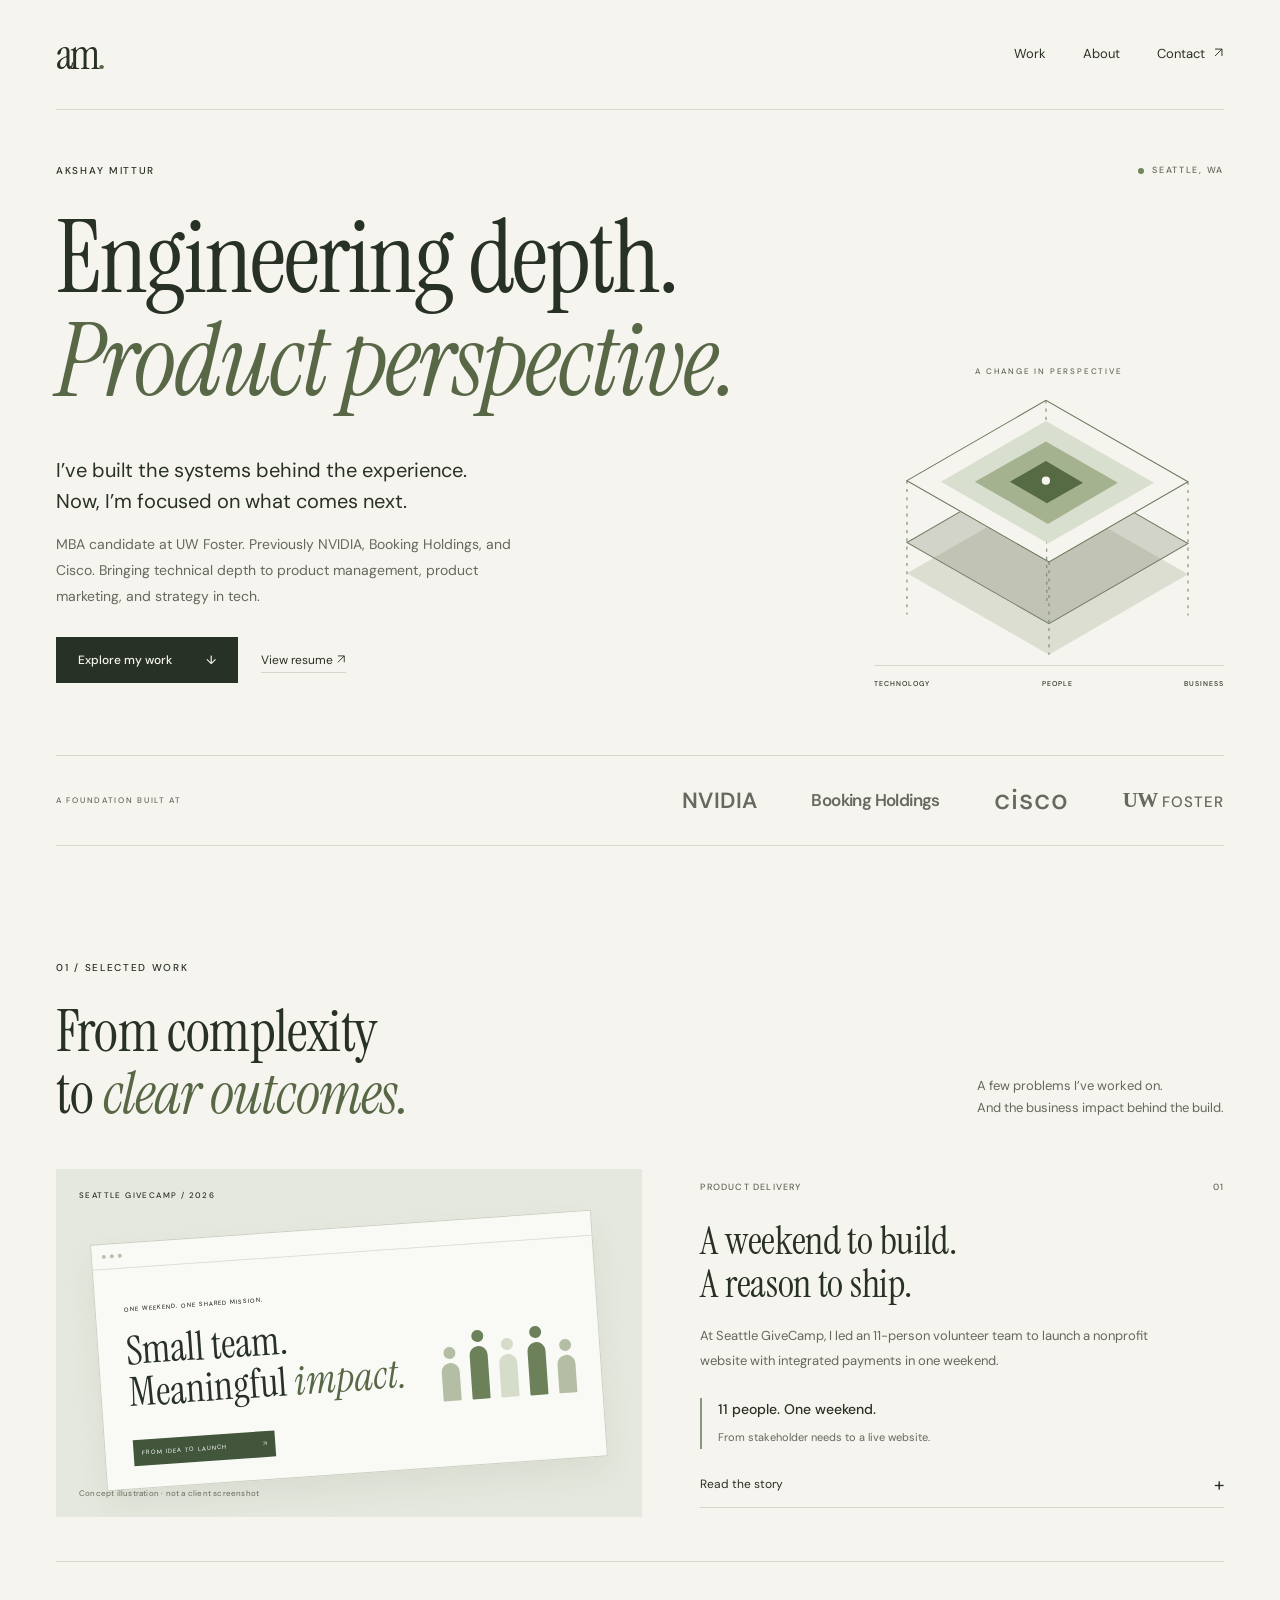
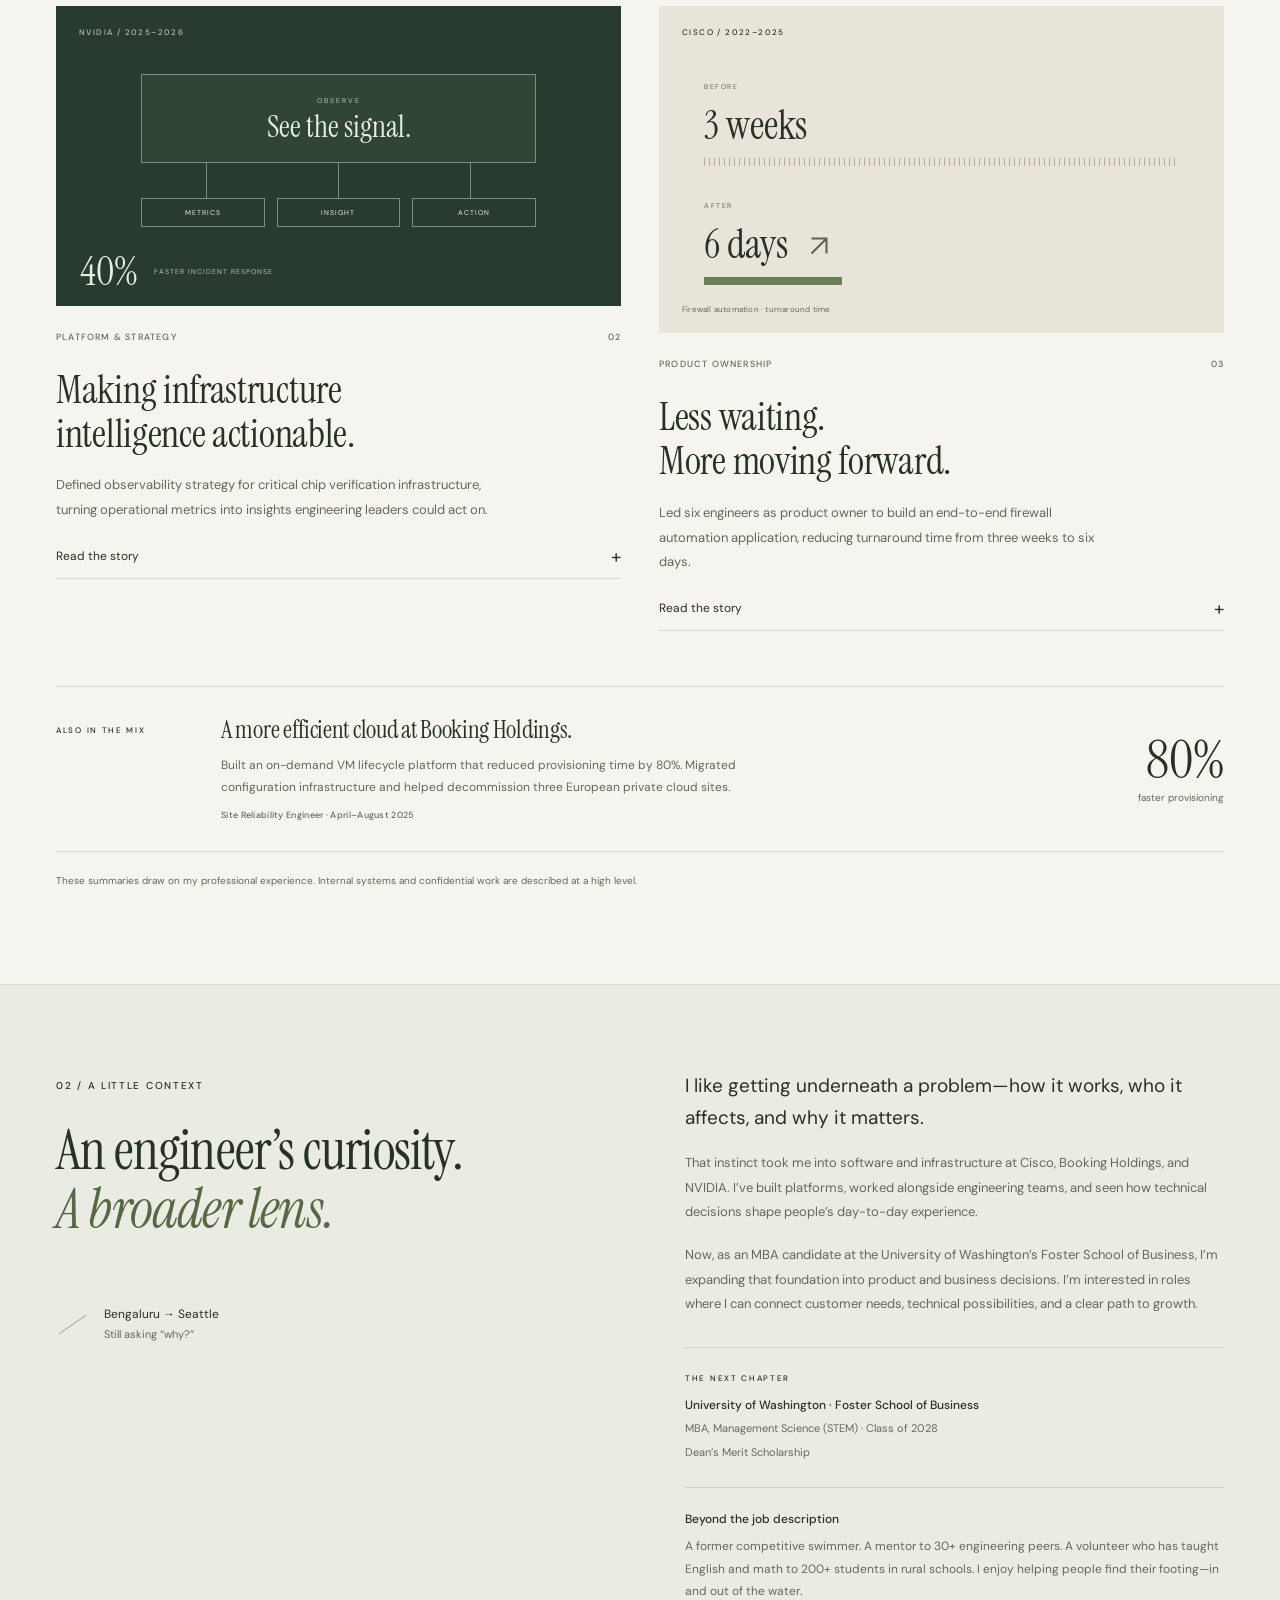
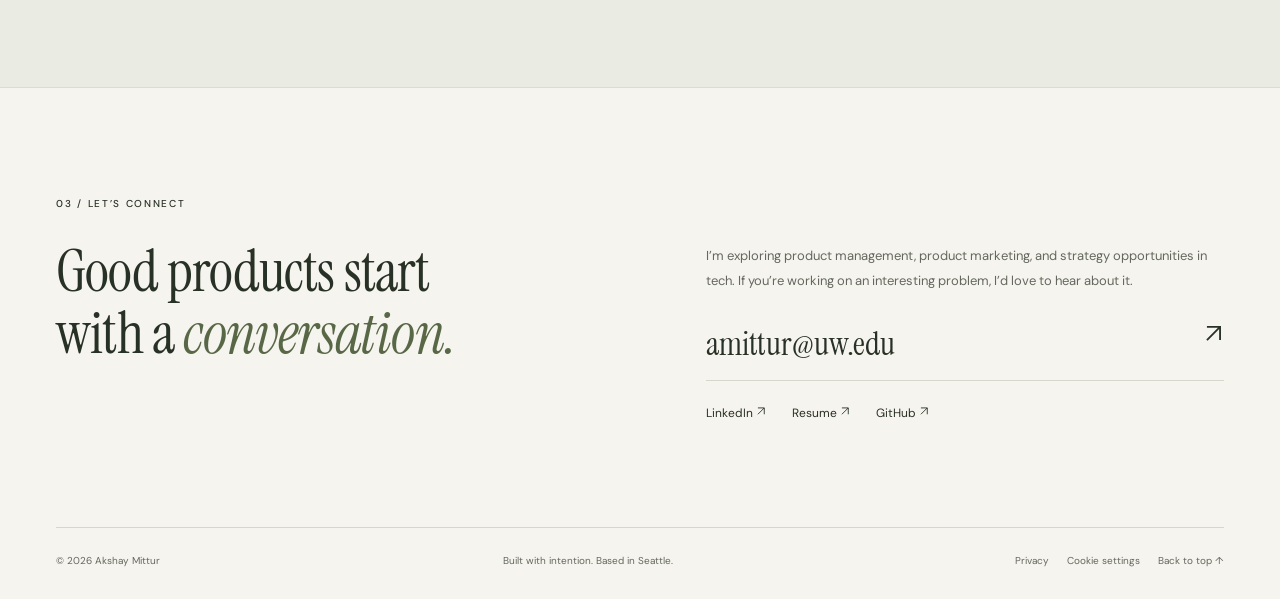
==== index.html @ b9b325a0 "Build editorial portfolio for Akshay Mittur with consent-based GA4 integration" ====
<!doctype html>
<html lang="en">
<head>
  <meta charset="utf-8">
  <meta name="viewport" content="width=device-width, initial-scale=1">
  <title>Akshay Mittur — Engineering depth. Product perspective.</title>
  <meta name="description" content="Akshay Mittur is an MBA candidate at UW Foster with experience at NVIDIA, Booking Holdings, and Cisco. Exploring product management, product marketing, and strategy in tech.">
  <meta name="theme-color" content="#f6f4ee">
  <link rel="canonical" href="https://akshaymittur.github.io/">
  <meta property="og:type" content="website">
  <meta property="og:title" content="Akshay Mittur — Engineering depth. Product perspective.">
  <meta property="og:description" content="From infrastructure at NVIDIA, Booking Holdings, and Cisco to an MBA at UW Foster. Building a bridge between technology and business.">
  <meta property="og:url" content="https://akshaymittur.github.io/">
  <meta property="og:image" content="https://akshaymittur.github.io/assets/social.png">
  <meta name="twitter:card" content="summary_large_image">
  <link rel="icon" href="assets/favicon.svg" type="image/svg+xml">
  <link rel="preload" href="assets/instrument-serif-latin-400-normal.woff2" as="font" type="font/woff2" crossorigin>
  <link rel="stylesheet" href="styles.css">
  <script src="site-config.js" defer></script>
  <script src="script.js" defer></script>
</head>
<body>
  <a class="skip-link" href="#main">Skip to content</a>
  <header class="site-header wrap">
    <a class="wordmark" href="#" aria-label="Akshay Mittur, home">am<span class="wordmark-dot">.</span></a>
    <nav aria-label="Main navigation"><a href="#work">Work</a><a href="#about">About</a><a href="#contact">Contact <span aria-hidden="true"><svg class="arrow-icon" viewBox="0 0 16 16" aria-hidden="true"><path d="M3 13 13 3M3 3h10v10"/></svg></span></a></nav>
  </header>
  <main id="main">
    <section class="hero wrap" aria-labelledby="hero-title">
      <div class="hero-top"><span class="eyebrow">AKSHAY MITTUR</span><span class="location"><span class="status-dot"></span> SEATTLE, WA</span></div>
      <h1 id="hero-title">Engineering depth.<br><em>Product perspective.</em></h1>
      <div class="hero-bottom">
        <div class="hero-intro"><p>I’ve built the systems behind the experience.<br>Now, I’m focused on what comes next.</p><p class="muted">MBA candidate at UW Foster. Previously NVIDIA, Booking Holdings, and Cisco. Bringing technical depth to product management, product marketing, and strategy in tech.</p><a class="button" href="#work">Explore my work <span aria-hidden="true">↓</span></a><a class="text-link resume-link" href="assets/akshay-mittur-resume.pdf" target="_blank" rel="noopener" data-track="resume_open">View resume <span aria-hidden="true"><svg class="arrow-icon" viewBox="0 0 16 16" aria-hidden="true"><path d="M3 13 13 3M3 3h10v10"/></svg></span></a></div>
        <div class="hero-art" aria-hidden="true"><div class="art-label">A CHANGE IN PERSPECTIVE</div><svg viewBox="0 0 340 270" fill="none"><path d="M32 221 167 143 305 222 170 300Z" fill="#ddded2" transform="translate(0 -40)"/><path d="m32 151 135-78 138 79-135 78Z" fill="#788369" fill-opacity=".28" stroke="#758068"/><path d="m32 91 135-78 138 79-135 78Z" fill="#f6f4ee" stroke="#69765a"/><path d="m167 13 1 200M32 91v130m273-129v130M170 170v90" stroke="#758068" stroke-dasharray="3 5"/><path d="m65 92 102-59 105 60-103 59Z" fill="#d9dfcf"/><path d="m98 92 69-39 70 40-68 40Z" fill="#a5b28f"/><path d="m132 92 35-20 36 21-35 20Z" fill="#566a43"/><circle cx="167" cy="91" r="4" fill="#f6f4ee"/></svg><div class="art-bottom"><span>TECHNOLOGY</span><span>PEOPLE</span><span>BUSINESS</span></div></div>
      </div>
      <div class="experience-strip"><span class="eyebrow">A FOUNDATION BUILT AT</span><div><span class="company nvidia">NVIDIA</span><span class="company booking">Booking Holdings</span><span class="company cisco">cisco</span><span class="company foster">UW <span>FOSTER</span></span></div></div>
    </section>

    <section id="work" class="work-section wrap" aria-labelledby="work-title">
      <div class="section-heading"><div><span class="eyebrow">01 / SELECTED WORK</span><h2 id="work-title">From complexity<br>to <em>clear outcomes.</em></h2></div><p>A few problems I’ve worked on.<br>And the business impact behind the build.</p></div>
      <article class="project project-featured">
        <div class="project-visual nonprofit-visual" aria-hidden="true"><span class="visual-caption">SEATTLE GIVECAMP / 2026</span><div class="nonprofit-window"><div class="window-bar"><i></i><i></i><i></i></div><div class="nonprofit-content"><span class="mini-eyebrow">ONE WEEKEND. ONE SHARED MISSION.</span><div class="visual-serif">Small team.<br>Meaningful <em>impact.</em></div><div class="abstract-people"><span></span><span></span><span></span><span></span><span></span></div><div class="mock-button">FROM IDEA TO LAUNCH <span><svg class="arrow-icon" viewBox="0 0 16 16" aria-hidden="true"><path d="M3 13 13 3M3 3h10v10"/></svg></span></div></div></div><span class="visual-note">Concept illustration · not a client screenshot</span></div>
        <div class="project-copy"><div class="project-meta"><span>PRODUCT DELIVERY</span><span>01</span></div><h3>A weekend to build.<br>A reason to ship.</h3><p>At Seattle GiveCamp, I led an 11-person volunteer team to launch a nonprofit website with integrated payments in one weekend.</p><div class="project-result"><strong>11 people. One weekend.</strong><span>From stakeholder needs to a live website.</span></div><details data-project="givecamp"><summary>Read the story <span aria-hidden="true">+</span></summary><div class="story"><h4>The challenge</h4><p>Turn a nonprofit’s needs into a working website within a weekend, with payments included in the launch scope.</p><h4>My role</h4><p>As volunteer product manager, I translated stakeholder needs into requirements, prioritized scope, and coordinated an 11-person team through delivery.</p><h4>The outcome</h4><p>The team launched the website with integrated payments. This is the kind of work I want to keep doing: connecting a real need with a team that can deliver.</p></div></details></div>
      </article>
      <div class="project-grid">
        <article class="project project-stacked"><div class="project-visual infrastructure-visual" aria-hidden="true"><span class="visual-caption">NVIDIA / 2025–2026</span><div class="infra-diagram"><div class="infra-core"><span>OBSERVE</span><strong>See the signal.</strong></div><div class="signal-lines"><span></span><span></span><span></span></div><div class="infra-nodes"><span>METRICS</span><span>INSIGHT</span><span>ACTION</span></div></div><div class="visual-stat">40%<span>FASTER INCIDENT RESPONSE</span></div></div><div class="project-copy"><div class="project-meta"><span>PLATFORM & STRATEGY</span><span>02</span></div><h3>Making infrastructure<br>intelligence actionable.</h3><p>Defined observability strategy for critical chip verification infrastructure, turning operational metrics into insights engineering leaders could act on.</p><details data-project="nvidia"><summary>Read the story <span aria-hidden="true">+</span></summary><div class="story"><h4>The challenge</h4><p>Support critical chip verification infrastructure with better operational visibility and a more efficient cloud architecture.</p><h4>My role</h4><p>As a Software Engineer II, I drove observability strategy and architected the migration of monolithic infrastructure handling over 70% of internal traffic to cloud-based microservices.</p><h4>The outcome</h4><p>40% faster incident response and a 20% reduction in infrastructure costs. The work connected engineering decisions to customer experience and operational efficiency.</p></div></details></div></article>
        <article class="project project-stacked"><div class="project-visual automation-visual" aria-hidden="true"><span class="visual-caption">CISCO / 2022–2025</span><div class="timeline-art"><div><span>BEFORE</span><strong>3 weeks</strong><div class="time-bar before-bar"></div></div><div><span>AFTER</span><strong>6 days <span><svg class="arrow-icon" viewBox="0 0 16 16" aria-hidden="true"><path d="M3 13 13 3M3 3h10v10"/></svg></span></strong><div class="time-bar after-bar"></div></div></div><span class="visual-note">Firewall automation · turnaround time</span></div><div class="project-copy"><div class="project-meta"><span>PRODUCT OWNERSHIP</span><span>03</span></div><h3>Less waiting.<br>More moving forward.</h3><p>Led six engineers as product owner to build an end-to-end firewall automation application, reducing turnaround time from three weeks to six days.</p><details data-project="cisco"><summary>Read the story <span aria-hidden="true">+</span></summary><div class="story"><h4>The challenge</h4><p>Make company-wide firewall management faster and easier for internal engineering teams.</p><h4>My role</h4><p>I defined and prioritized features with stakeholders, led a six-engineer team, and helped build the application and its lifecycle management capabilities.</p><h4>The outcome</h4><p>Turnaround time fell from three weeks to six days. Across my Cisco work, network automation also eliminated over 500 manual engineering hours.</p></div></details></div></article>
      </div>
      <div class="more-work"><span class="eyebrow">ALSO IN THE MIX</span><div><h3>A more efficient cloud at Booking Holdings.</h3><p>Built an on-demand VM lifecycle platform that reduced provisioning time by 80%. Migrated configuration infrastructure and helped decommission three European private cloud sites.</p><span class="small-note">Site Reliability Engineer · April–August 2025</span></div><span class="more-work-stat">80%<small>faster provisioning</small></span></div>
      <p class="work-footnote">These summaries draw on my professional experience. Internal systems and confidential work are described at a high level.</p>
    </section>

    <section id="about" class="about-section" aria-labelledby="about-title"><div class="wrap about-grid"><div><span class="eyebrow">02 / A LITTLE CONTEXT</span><h2 id="about-title">An engineer’s curiosity.<br><em>A broader lens.</em></h2><div class="about-note"><span class="note-line"></span><p>Bengaluru → Seattle<br><span>Still asking “why?”</span></p></div></div><div class="about-copy"><p class="lead">I like getting underneath a problem—how it works, who it affects, and why it matters.</p><p>That instinct took me into software and infrastructure at Cisco, Booking Holdings, and NVIDIA. I’ve built platforms, worked alongside engineering teams, and seen how technical decisions shape people’s day-to-day experience.</p><p>Now, as an MBA candidate at the University of Washington’s Foster School of Business, I’m expanding that foundation into product and business decisions. I’m interested in roles where I can connect customer needs, technical possibilities, and a clear path to growth.</p><div class="education"><span class="eyebrow">THE NEXT CHAPTER</span><strong>University of Washington · Foster School of Business</strong><span>MBA, Management Science (STEM) · Class of 2028</span><span>Dean’s Merit Scholarship</span></div><div class="beyond-work"><h3>Beyond the job description</h3><p>A former competitive swimmer. A mentor to 30+ engineering peers. A volunteer who has taught English and math to 200+ students in rural schools. I enjoy helping people find their footing—in and out of the water.</p></div></div></div></section>

    <section id="contact" class="contact-section wrap" aria-labelledby="contact-title"><span class="eyebrow">03 / LET’S CONNECT</span><div class="contact-grid"><h2 id="contact-title">Good products start<br>with a <em>conversation.</em></h2><div><p>I’m exploring product management, product marketing, and strategy opportunities in tech. If you’re working on an interesting problem, I’d love to hear about it.</p><a class="email-link" href="mailto:amittur@uw.edu" data-track="contact_email">amittur@uw.edu <span aria-hidden="true"><svg class="arrow-icon" viewBox="0 0 16 16" aria-hidden="true"><path d="M3 13 13 3M3 3h10v10"/></svg></span></a><div class="contact-links"><a class="text-link" href="https://www.linkedin.com/in/akshay-mittur/" target="_blank" rel="noopener noreferrer" data-track="linkedin_click">LinkedIn <svg class="arrow-icon" viewBox="0 0 16 16" aria-hidden="true"><path d="M3 13 13 3M3 3h10v10"/></svg></a><a class="text-link" href="assets/akshay-mittur-resume.pdf" target="_blank" rel="noopener" data-track="resume_open">Resume <svg class="arrow-icon" viewBox="0 0 16 16" aria-hidden="true"><path d="M3 13 13 3M3 3h10v10"/></svg></a><a class="text-link" href="https://github.com/akshaymittur" target="_blank" rel="noopener noreferrer" data-track="github_click">GitHub <svg class="arrow-icon" viewBox="0 0 16 16" aria-hidden="true"><path d="M3 13 13 3M3 3h10v10"/></svg></a></div></div></div></section>
  </main>
  <footer class="wrap site-footer"><span>© <span id="year">2026</span> Akshay Mittur</span><span>Built with intention. Based in Seattle.</span><div><a href="privacy.html">Privacy</a><button class="plain-button" type="button" id="analytics-settings">Cookie settings</button><a href="#">Back to top ↑</a></div></footer>
  <section class="consent-panel" id="consent-panel" aria-labelledby="consent-title" hidden><div><h2 id="consent-title">A small note on cookies.</h2><p>With your permission, Google Analytics helps me understand how people find and use this portfolio. Optional advertising cookies can also help report aggregate demographics. <a href="privacy.html">Privacy details</a></p></div><div class="consent-actions"><button type="button" class="button" data-consent="analytics">Analytics only</button><button type="button" class="button button-outline" data-consent="all">Allow all</button><button type="button" class="plain-button" data-consent="denied">Decline</button></div></section>
</body>
</html>
---- styles.css ----
@font-face{font-family:DM Sans;src:url('assets/dm-sans-latin-400-normal.woff2') format('woff2');font-weight:400;font-display:swap}
@font-face{font-family:DM Sans;src:url('assets/dm-sans-latin-500-normal.woff2') format('woff2');font-weight:500;font-display:swap}
@font-face{font-family:DM Sans;src:url('assets/dm-sans-latin-600-normal.woff2') format('woff2');font-weight:600;font-display:swap}
@font-face{font-family:Instrument Serif;src:url('assets/instrument-serif-latin-400-normal.woff2') format('woff2');font-weight:400;font-display:swap}
@font-face{font-family:Instrument Serif;src:url('assets/instrument-serif-latin-400-italic.woff2') format('woff2');font-weight:400;font-style:italic;font-display:swap}
:root{--paper:#f6f4ee;--ink:#283126;--secondary:#64685e;--line:#d5d7cd;--green:#586847;--serif:'Instrument Serif',Georgia,serif;--sans:'DM Sans',Arial,sans-serif}
*{box-sizing:border-box}html{scroll-behavior:smooth;scroll-padding-top:30px}body{margin:0;background:var(--paper);color:var(--ink);font-family:var(--sans);font-size:16px;line-height:1.7;-webkit-font-smoothing:antialiased}::selection{background:#dce2cf}a{color:inherit;text-decoration:none}button{font:inherit;color:inherit;cursor:pointer}a,button,summary{-webkit-tap-highlight-color:transparent}a:focus-visible,button:focus-visible,summary:focus-visible{outline:2px solid var(--green);outline-offset:6px}p,h1,h2,h3,h4{margin:0}button{border:0}h1,h2,h3{font-weight:400}em{font-weight:400;color:var(--green)}.wrap{max-width:1240px;width:calc(100% - 112px);margin-inline:auto}.eyebrow,.location,.project-meta,.visual-caption,.mini-eyebrow,.art-label,.art-bottom,.small-note{font-size:10px;line-height:1.5;font-weight:500;letter-spacing:1.7px}.site-header{display:flex;align-items:center;justify-content:space-between;height:110px;border-bottom:1px solid var(--line)}.wordmark{font-family:var(--serif);font-size:43px;letter-spacing:-3px;line-height:1}.wordmark-dot{color:var(--green)}nav{display:flex;gap:37px;font-size:13px}nav a{transition:color .2s}nav a:hover{color:var(--green)}nav a:last-child span{margin-left:5px}.hero{padding-top:53px}.hero-top{display:flex;justify-content:space-between;align-items:center}.location{display:flex;align-items:center;gap:8px;color:var(--secondary);font-size:9px}.status-dot{height:6px;width:6px;background:#72865a;border-radius:50%}h1{font-family:var(--serif);font-size:clamp(64px,7.9vw,108px);letter-spacing:-2px;line-height:1.02;margin-top:28px}.hero-bottom{display:grid;grid-template-columns:1fr .75fr;gap:100px;margin-top:36px;align-items:center}.hero-intro>p:first-child{font-size:20px;line-height:1.55;margin-bottom:15px}.muted{color:var(--secondary);font-size:14px;max-width:455px;line-height:1.85}.button{display:inline-flex;align-items:center;justify-content:center;gap:34px;background:var(--ink);color:var(--paper);padding:13px 21px;font-size:12px;font-weight:500;line-height:1.5;transition:background .2s,transform .2s;border:1px solid var(--ink);border-radius:0}.button:hover{background:var(--green);transform:translateY(-2px)}.hero-intro .button{margin-top:27px}.text-link{font-size:12px;border-bottom:1px solid var(--line);padding-bottom:4px;transition:border-color .2s}.text-link:hover{border-color:var(--ink)}.resume-link{margin-left:23px}.hero-art{width:100%;max-width:350px;justify-self:end;margin-top:-83px}.hero-art svg{width:100%;height:auto;display:block}.art-label{font-size:8px;color:var(--secondary);text-align:center;letter-spacing:1.8px;margin-bottom:10px}.art-bottom{display:flex;justify-content:space-between;font-size:7px;letter-spacing:1px;border-top:1px solid var(--line);padding-top:13px}.experience-strip{border-top:1px solid var(--line);border-bottom:1px solid var(--line);margin-top:65px;padding:26px 0;display:flex;align-items:center;justify-content:space-between;gap:35px}.experience-strip>.eyebrow{font-size:8px;color:var(--secondary)}.experience-strip>div{display:flex;align-items:center;justify-content:space-between;gap:54px}.company{font-size:20px;font-weight:600;letter-spacing:-.6px;color:#65695f}.company.nvidia{font-size:22px;letter-spacing:.4px}.company.booking{font-size:17px}.company.cisco{font-size:28px;font-weight:500;letter-spacing:1px;line-height:1}.company.foster{font-family:Georgia,serif;font-size:21px}.company.foster span{font-family:var(--sans);font-size:15px;font-weight:500;letter-spacing:1px}.work-section{padding-top:106px;padding-bottom:95px}.section-heading{display:flex;justify-content:space-between;align-items:end;gap:50px;margin-bottom:45px}h2{font-family:var(--serif);font-size:58px;line-height:1.06;letter-spacing:-.8px}.section-heading h2{margin-top:22px}.section-heading>p{font-size:13px;color:var(--secondary);padding-bottom:5px}.project-featured{display:grid;grid-template-columns:1.12fr 1fr;border-bottom:1px solid var(--line);padding-bottom:44px;gap:58px}.project-visual{position:relative;overflow:hidden;min-height:345px}.nonprofit-visual{background:#e5e8de;display:flex;align-items:center;justify-content:center;padding:58px 42px 42px}.visual-caption{position:absolute;left:23px;top:20px;font-size:8px;letter-spacing:1.4px}.nonprofit-window{background:#f9faf5;width:100%;box-shadow:0 15px 30px #293b2410;border:1px solid #cbd1c2;transform:rotate(-4deg)}.window-bar{display:flex;gap:4px;padding:10px;border-bottom:1px solid #dce0d4}.window-bar i{width:4px;height:4px;border-radius:50%;background:#bac2af}.nonprofit-content{padding:24px 28px 22px}.mini-eyebrow{font-size:6px;letter-spacing:1px}.visual-serif{font-family:var(--serif);font-size:40px;line-height:1.05;margin-top:10px}.abstract-people{display:flex;gap:11px;position:absolute;right:25px;bottom:65px;align-items:end}.abstract-people span{display:block;width:18px;height:38px;border-radius:18px 18px 2px 2px;background:#b4bea5;position:relative}.abstract-people span:before{content:'';display:block;position:absolute;width:12px;height:12px;border-radius:50%;background:inherit;top:-16px;left:3px}.abstract-people span:nth-child(2n){height:53px;background:#6c8059}.abstract-people span:nth-child(3){height:43px;background:#d5dcca}.mock-button{font-size:6px;letter-spacing:1px;background:#42563b;color:#fff;display:flex;justify-content:space-between;width:142px;padding:8px;margin-top:27px}.visual-note{position:absolute;left:23px;bottom:16px;font-size:8px;letter-spacing:.2px;color:#626c59}.project-copy{padding:12px 0 0}.project-meta{display:flex;justify-content:space-between;font-size:9px;letter-spacing:1.2px;color:var(--secondary)}h3{font-family:var(--serif);font-size:39px;line-height:1.12;letter-spacing:-.3px}.project h3{margin-top:24px;margin-bottom:18px}.project-copy>p{font-size:13px;line-height:1.9;color:var(--secondary);max-width:450px}.project-result{border-left:2px solid #8b997a;margin:25px 0;padding-left:16px}.project-result strong{display:block;font-size:14px;font-weight:500}.project-result span{font-size:11px;color:var(--secondary)}details{font-size:13px;margin-top:23px}summary{list-style:none;cursor:pointer;display:flex;justify-content:space-between;align-items:center;border-bottom:1px solid var(--line);padding-bottom:12px;font-size:12px}summary::-webkit-details-marker{display:none}summary>span{font-size:19px;line-height:1;transition:transform .2s}details[open] summary>span{transform:rotate(45deg)}.story{padding:15px 0;color:var(--secondary);font-size:13px}.story h4{font-size:11px;color:var(--ink);font-weight:500;margin-top:12px;margin-bottom:5px}.project-grid{display:grid;grid-template-columns:1fr 1fr;gap:38px;margin-top:44px}.project-stacked .project-copy{padding-top:25px}.project-stacked .project-visual{min-height:300px}.infrastructure-visual{background:#293a30;color:#e9eddf}.infrastructure-visual .visual-caption{color:#b7c4ac}.infra-diagram{width:70%;margin:68px auto 0}.infra-core{border:1px solid #7c9073;padding:20px;position:relative;text-align:center;background:#314537}.infra-core>span{font-size:7px;letter-spacing:2px;display:block;color:#b7c7aa}.infra-core strong{font-family:var(--serif);font-weight:400;font-size:30px;display:block;margin-top:5px;line-height:1}.signal-lines{display:flex;justify-content:space-around;height:35px}.signal-lines span{height:100%;border-left:1px solid #7c9073}.infra-nodes{display:flex;justify-content:space-between;gap:12px}.infra-nodes span{border:1px solid #7c9073;font-size:7px;text-align:center;padding:8px 4px;width:33.3%;letter-spacing:1px}.visual-stat{display:flex;align-items:center;gap:16px;margin:24px 24px 0;font-family:var(--serif);font-size:40px;line-height:1}.visual-stat span{font-family:var(--sans);font-size:7px;letter-spacing:1px;color:#b7c4ac}.automation-visual{background:#e9e4da}.timeline-art{padding:64px 45px 48px;display:flex;flex-direction:column;gap:23px}.timeline-art>div>span{font-size:7px;letter-spacing:1.5px;color:var(--secondary)}.timeline-art strong{display:block;font-family:var(--serif);font-size:40px;font-weight:400;line-height:1.2;margin:4px 0 9px}.timeline-art strong>span{font-size:28px;color:var(--green);margin-left:12px}.time-bar{height:8px;background:repeating-linear-gradient(90deg,#b4ad9e 0 1px,transparent 1px 5px)}.before-bar{width:100%}.after-bar{width:29%;background:#6c7f57}.more-work{border-top:1px solid var(--line);border-bottom:1px solid var(--line);margin-top:55px;padding:29px 0;display:grid;grid-template-columns:135px 1fr 135px;gap:30px}.more-work>.eyebrow{font-size:8px;padding-top:8px}.more-work h3{font-size:25px;margin-bottom:10px}.more-work p{font-size:12px;color:var(--secondary);max-width:540px;line-height:1.85}.small-note{display:block;font-size:9px;letter-spacing:.3px;margin-top:10px;color:var(--secondary)}.more-work-stat{font-family:var(--serif);font-size:53px;line-height:1.1;align-self:center;text-align:right}.more-work-stat small{font-family:var(--sans);display:block;font-size:10px;color:var(--secondary);line-height:1.8}.work-footnote{font-size:10px;color:var(--secondary);margin-top:20px}.about-section{background:#eaece3;border-top:1px solid #d9ddcf;border-bottom:1px solid #d9ddcf;padding:85px 0}.about-grid{display:grid;grid-template-columns:1fr 1fr;gap:90px}.about-grid h2{margin-top:25px;font-size:55px}.about-note{margin-top:65px;display:flex;gap:15px;align-items:center;font-size:12px}.note-line{display:block;width:33px;border-top:1px solid #9ca88d;transform:rotate(-35deg)}.about-note p span{font-size:11px;color:var(--secondary)}.about-copy>p{font-size:13px;color:var(--secondary);line-height:1.9;margin-bottom:18px}.about-copy>p.lead{font-size:19px;line-height:1.65;color:var(--ink)}.education{border-top:1px solid #cbd2c0;border-bottom:1px solid #cbd2c0;padding:24px 0;margin-top:30px}.education .eyebrow{font-size:8px;margin-bottom:11px;display:block}.education strong{font-size:12px;font-weight:500;display:block}.education>span:not(.eyebrow){display:block;font-size:11px;color:var(--secondary);line-height:1.8;margin-top:4px}.beyond-work{padding-top:25px}.beyond-work h3{font-family:var(--sans);font-size:12px;letter-spacing:0;font-weight:500;margin-bottom:9px}.beyond-work p{font-size:12px;color:var(--secondary);line-height:1.85}.contact-section{padding-top:100px;padding-bottom:100px}.contact-grid{display:grid;grid-template-columns:1.1fr 1fr;gap:80px;margin-top:26px}.contact-grid>div{padding-top:3px}.contact-grid p{font-size:13px;color:var(--secondary);line-height:1.9}.email-link{font-family:var(--serif);font-size:33px;display:flex;justify-content:space-between;gap:20px;margin-top:22px;border-bottom:1px solid var(--line);padding-bottom:8px}.email-link:hover{color:var(--green)}.email-link>span{font-family:var(--sans);font-size:24px}.contact-links{display:flex;gap:26px;margin-top:22px}.contact-links .text-link{border:0}.site-footer{display:flex;gap:25px;justify-content:space-between;border-top:1px solid var(--line);padding:24px 0 30px;color:var(--secondary);font-size:10px}.site-footer>div{display:flex;gap:18px}.plain-button{background:none;padding:0;font-size:inherit;text-decoration:underline;text-underline-offset:4px}.site-footer .plain-button{text-decoration:none}.site-footer a:hover,.site-footer button:hover{color:var(--ink)}.skip-link{position:absolute;top:-70px;left:20px;background:var(--ink);color:white;padding:10px 20px;z-index:10}.skip-link:focus{top:10px}.consent-panel{position:fixed;bottom:22px;left:50%;transform:translateX(-50%);z-index:100;background:var(--paper);border:1px solid #9da68e;box-shadow:0 6px 40px #1e2c2026;width:min(760px,calc(100% - 32px));padding:24px;display:flex;gap:25px;align-items:center}.consent-panel[hidden]{display:none}.consent-panel h2{font-family:var(--sans);font-size:14px;letter-spacing:0;font-weight:500;line-height:1.4}.consent-panel p{font-size:11px;color:var(--secondary);line-height:1.7;margin-top:8px}.consent-panel p a{text-decoration:underline}.consent-actions{display:flex;flex-direction:column;gap:9px;min-width:138px;align-items:stretch}.consent-actions .button{font-size:11px;padding:9px 12px}.consent-actions .plain-button{font-size:11px}.button-outline{background:transparent;color:var(--ink)}.button-outline:hover{background:#e2e7d8}.privacy-page{max-width:750px;padding-top:75px;padding-bottom:90px}.privacy-page h1{font-size:76px;margin-bottom:25px}.privacy-page h2{font-family:var(--sans);font-weight:500;font-size:18px;letter-spacing:0;margin-top:35px;margin-bottom:12px}.privacy-page p,.privacy-page li{font-size:14px;color:var(--secondary);margin-bottom:14px}.privacy-page a{text-decoration:underline;text-underline-offset:3px}.privacy-page .eyebrow{font-size:10px}.privacy-page button{font-size:14px}
@media(min-width:1500px){.hero{padding-top:70px}.hero-bottom{margin-top:45px}}
@media(max-width:1050px){.wrap{width:calc(100% - 72px)}.hero-bottom{gap:45px}.experience-strip>div{gap:30px}.hero-art{margin-top:-40px}.project-featured{gap:32px}.nonprofit-visual{padding:50px 25px 35px}.abstract-people{gap:6px;right:16px}.abstract-people span{width:13px}.abstract-people span:before{left:1px}.visual-serif{font-size:34px}.about-grid{gap:50px}.contact-grid{gap:45px}h2{font-size:50px}.about-grid h2{font-size:48px}.more-work{grid-template-columns:110px 1fr 110px;gap:20px}.site-footer{flex-wrap:wrap}}
@media(max-width:760px){.wrap{width:calc(100% - 40px)}.site-header{height:84px}.wordmark{font-size:38px}nav{gap:24px;font-size:12px}.hero{padding-top:36px}.hero-top .eyebrow{font-size:9px}.location{font-size:8px;letter-spacing:1px}h1{font-size:clamp(54px,11.5vw,86px);letter-spacing:-1.2px;margin-top:26px}.hero-bottom{grid-template-columns:1fr;gap:30px;margin-top:30px}.hero-intro>p:first-child{font-size:18px}.muted{font-size:13px;max-width:500px}.hero-art{margin:16px auto 0;max-width:280px;justify-self:center}.experience-strip{margin-top:35px;display:block;padding:20px 0}.experience-strip>.eyebrow{display:block;margin-bottom:20px}.experience-strip>div{gap:15px;flex-wrap:wrap;justify-content:space-between}.company.nvidia{font-size:17px}.company.booking{font-size:13px}.company.cisco{font-size:23px}.company.foster{font-size:18px}.company.foster span{font-size:11px}.work-section{padding-top:65px;padding-bottom:60px}.section-heading{display:block;margin-bottom:30px}.section-heading>p{margin-top:20px;font-size:12px}h2{font-size:45px}.project-featured{display:block;padding-bottom:35px}.project-featured>.project-copy{padding-top:25px}.project-visual{min-height:330px}.nonprofit-visual{padding:55px 38px 40px}.nonprofit-window{max-width:390px}.nonprofit-content{padding:25px 28px}.visual-serif{font-size:40px}.abstract-people{gap:9px;right:26px}.abstract-people span{width:16px}.project h3{font-size:36px;margin-top:18px}.project-copy>p{max-width:none}.project-grid{grid-template-columns:1fr;gap:40px;margin-top:35px}.project-stacked .project-visual{min-height:300px}.infra-diagram{max-width:320px}.more-work{grid-template-columns:1fr 90px;gap:20px;margin-top:40px;padding:24px 0}.more-work>.eyebrow{grid-column:1/-1;padding:0}.more-work h3{font-size:24px}.more-work-stat{font-size:44px}.more-work-stat small{font-size:9px}.work-footnote{font-size:9px}.about-section{padding:55px 0}.about-grid{grid-template-columns:1fr;gap:30px}.about-grid h2{font-size:45px}.about-note{margin-top:25px}.about-copy>p.lead{font-size:18px}.contact-section{padding-top:60px;padding-bottom:60px}.contact-grid{grid-template-columns:1fr;gap:24px;margin-top:22px}.email-link{font-size:31px;max-width:450px}.contact-links{gap:30px}.site-footer{padding:22px 0;gap:15px;font-size:9px}.site-footer>span:nth-child(2){display:none}.site-footer>div{gap:15px}.consent-panel{bottom:12px;padding:20px;flex-direction:column;gap:15px;align-items:stretch}.consent-actions{flex-direction:row;flex-wrap:wrap;gap:10px}.consent-actions .plain-button{margin-left:8px}.privacy-page{padding-top:45px}.privacy-page h1{font-size:60px}}
@media(prefers-reduced-motion:reduce){html{scroll-behavior:auto}*,*:before,*:after{transition:none!important;animation:none!important}}
@media print{.site-header nav,.hero-art,.consent-panel,.site-footer,.button,.contact-links,summary{display:none}.wrap{width:100%}.hero,.work-section,.contact-section,.about-section{padding:20px 0}.project-visual{display:none}.project-featured,.project-grid,.about-grid,.contact-grid{display:block}details:not([open])>.story{display:block}h1{font-size:50px}h2{font-size:32px}.project{break-inside:avoid}.project-grid .project{margin-top:20px}.experience-strip{margin-top:20px}}

.arrow-icon{display:inline-block;width:.85em;height:.85em;fill:none;stroke:currentColor;stroke-width:1.4;vertical-align:baseline;flex-shrink:0}.email-link .arrow-icon{width:21px;height:21px}.timeline-art .arrow-icon{width:24px;height:24px}
@media(max-width:450px){.abstract-people{display:none}}
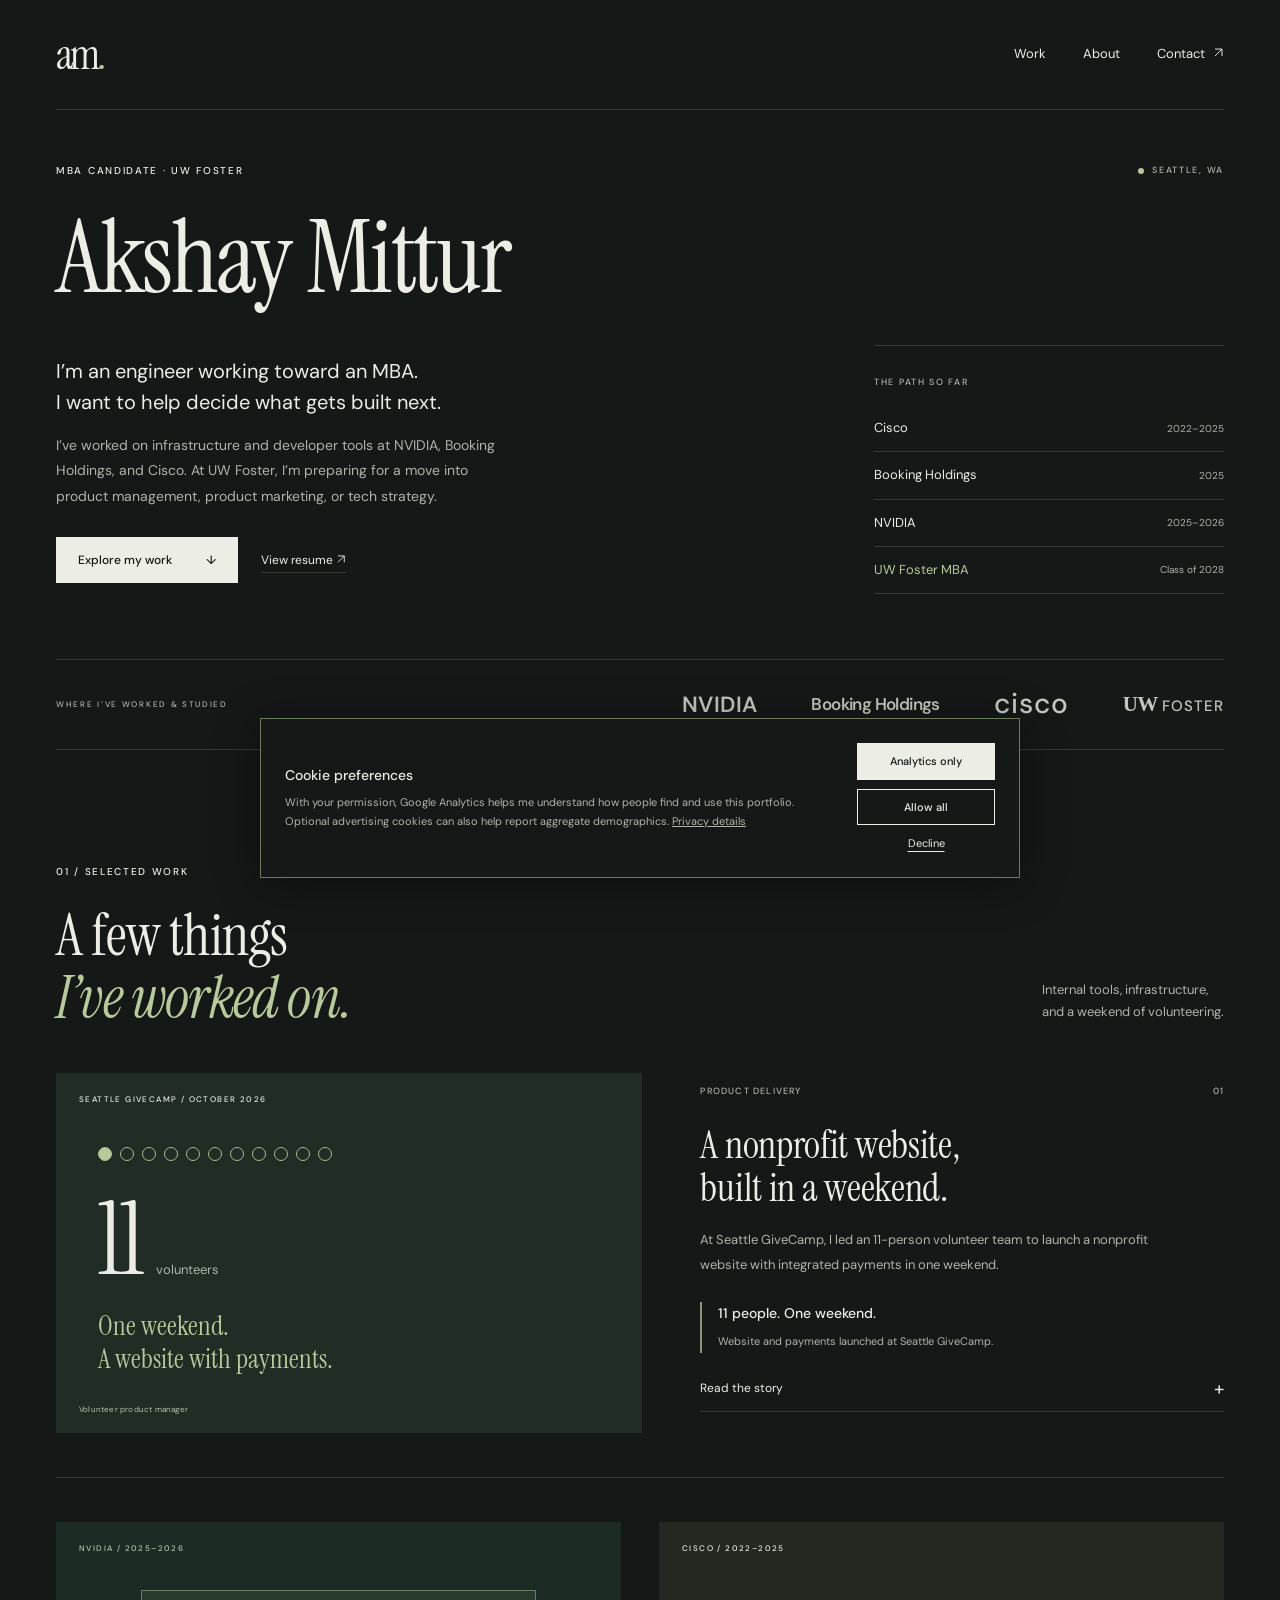
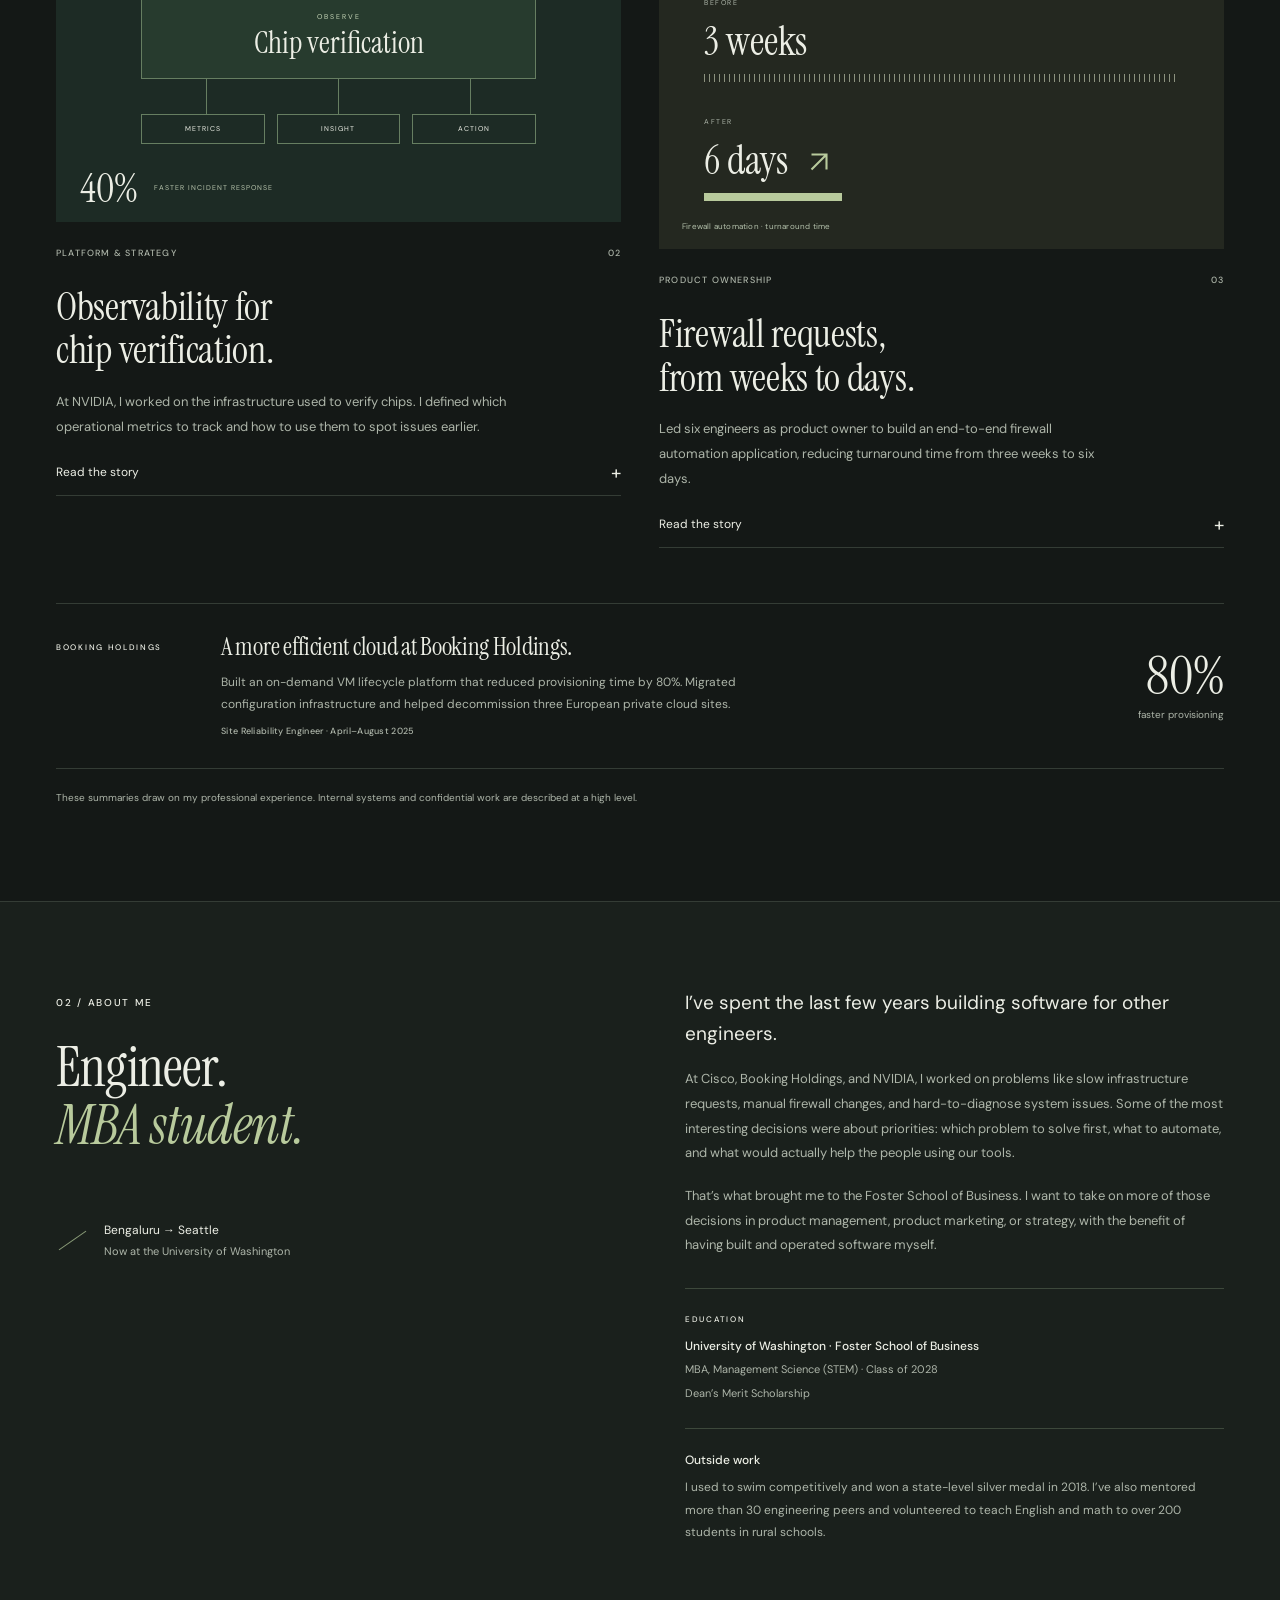
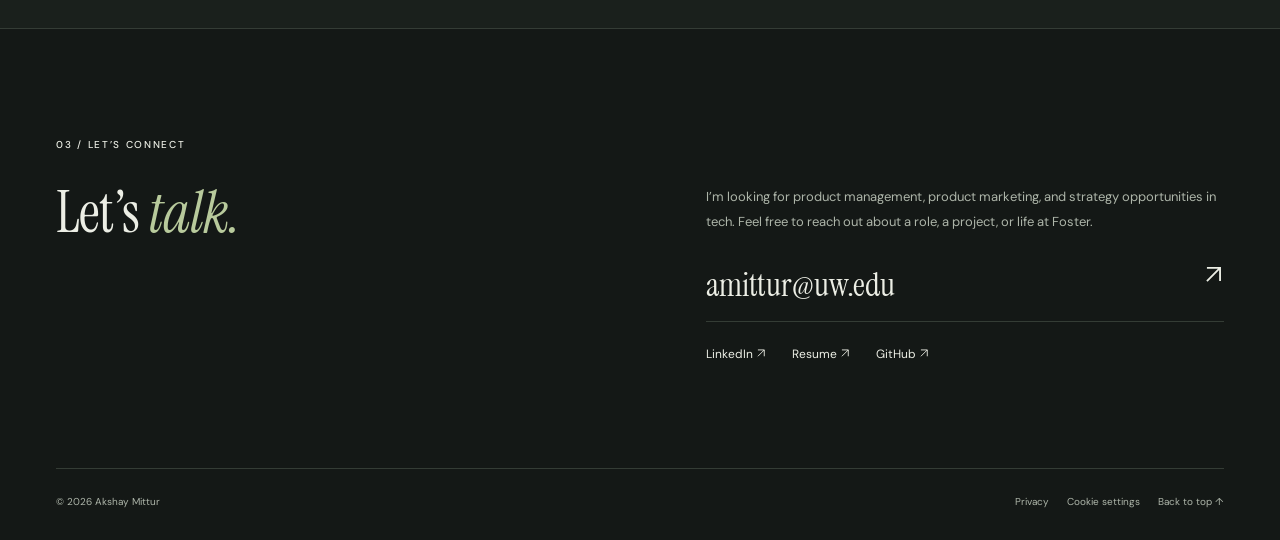
==== commit 09892805: "Switch portfolio to dark theme and simplify content" ====
--- a/index.html
+++ b/index.html
@@ -3,19 +3,20 @@
 <head>
   <meta charset="utf-8">
   <meta name="viewport" content="width=device-width, initial-scale=1">
-  <title>Akshay Mittur — Engineering depth. Product perspective.</title>
+  <title>Akshay Mittur</title>
   <meta name="description" content="Akshay Mittur is an MBA candidate at UW Foster with experience at NVIDIA, Booking Holdings, and Cisco. Exploring product management, product marketing, and strategy in tech.">
-  <meta name="theme-color" content="#f6f4ee">
+  <meta name="theme-color" content="#141816">
   <link rel="canonical" href="https://akshaymittur.github.io/">
   <meta property="og:type" content="website">
-  <meta property="og:title" content="Akshay Mittur — Engineering depth. Product perspective.">
-  <meta property="og:description" content="From infrastructure at NVIDIA, Booking Holdings, and Cisco to an MBA at UW Foster. Building a bridge between technology and business.">
+  <meta property="og:title" content="Akshay Mittur">
+  <meta property="og:description" content="From infrastructure at NVIDIA, Booking Holdings, and Cisco to an MBA at UW Foster. Product management, product marketing, and strategy in tech.">
   <meta property="og:url" content="https://akshaymittur.github.io/">
   <meta property="og:image" content="https://akshaymittur.github.io/assets/social.png">
   <meta name="twitter:card" content="summary_large_image">
   <link rel="icon" href="assets/favicon.svg" type="image/svg+xml">
   <link rel="preload" href="assets/instrument-serif-latin-400-normal.woff2" as="font" type="font/woff2" crossorigin>
   <link rel="stylesheet" href="styles.css">
+  <!-- Google tag (gtag.js): script.js loads G-GQCD5XF19V only after visitor consent. -->
   <script src="site-config.js" defer></script>
   <script src="script.js" defer></script>
 </head>
@@ -27,34 +28,34 @@
   </header>
   <main id="main">
     <section class="hero wrap" aria-labelledby="hero-title">
-      <div class="hero-top"><span class="eyebrow">AKSHAY MITTUR</span><span class="location"><span class="status-dot"></span> SEATTLE, WA</span></div>
-      <h1 id="hero-title">Engineering depth.<br><em>Product perspective.</em></h1>
+      <div class="hero-top"><span class="eyebrow">MBA CANDIDATE · UW FOSTER</span><span class="location"><span class="status-dot"></span> SEATTLE, WA</span></div>
+      <h1 id="hero-title">Akshay Mittur</h1>
       <div class="hero-bottom">
-        <div class="hero-intro"><p>I’ve built the systems behind the experience.<br>Now, I’m focused on what comes next.</p><p class="muted">MBA candidate at UW Foster. Previously NVIDIA, Booking Holdings, and Cisco. Bringing technical depth to product management, product marketing, and strategy in tech.</p><a class="button" href="#work">Explore my work <span aria-hidden="true">↓</span></a><a class="text-link resume-link" href="assets/akshay-mittur-resume.pdf" target="_blank" rel="noopener" data-track="resume_open">View resume <span aria-hidden="true"><svg class="arrow-icon" viewBox="0 0 16 16" aria-hidden="true"><path d="M3 13 13 3M3 3h10v10"/></svg></span></a></div>
-        <div class="hero-art" aria-hidden="true"><div class="art-label">A CHANGE IN PERSPECTIVE</div><svg viewBox="0 0 340 270" fill="none"><path d="M32 221 167 143 305 222 170 300Z" fill="#ddded2" transform="translate(0 -40)"/><path d="m32 151 135-78 138 79-135 78Z" fill="#788369" fill-opacity=".28" stroke="#758068"/><path d="m32 91 135-78 138 79-135 78Z" fill="#f6f4ee" stroke="#69765a"/><path d="m167 13 1 200M32 91v130m273-129v130M170 170v90" stroke="#758068" stroke-dasharray="3 5"/><path d="m65 92 102-59 105 60-103 59Z" fill="#d9dfcf"/><path d="m98 92 69-39 70 40-68 40Z" fill="#a5b28f"/><path d="m132 92 35-20 36 21-35 20Z" fill="#566a43"/><circle cx="167" cy="91" r="4" fill="#f6f4ee"/></svg><div class="art-bottom"><span>TECHNOLOGY</span><span>PEOPLE</span><span>BUSINESS</span></div></div>
+        <div class="hero-intro"><p>I’m an engineer working toward an MBA.<br>I want to help decide what gets built next.</p><p class="muted">I’ve worked on infrastructure and developer tools at NVIDIA, Booking Holdings, and Cisco. At UW Foster, I’m preparing for a move into product management, product marketing, or tech strategy.</p><a class="button" href="#work">Explore my work <span aria-hidden="true">↓</span></a><a class="text-link resume-link" href="assets/akshay-mittur-resume.pdf" target="_blank" rel="noopener" data-track="resume_open">View resume <span aria-hidden="true"><svg class="arrow-icon" viewBox="0 0 16 16" aria-hidden="true"><path d="M3 13 13 3M3 3h10v10"/></svg></span></a></div>
+        <aside class="career-note" aria-label="My career so far"><span class="eyebrow">THE PATH SO FAR</span><ol><li><span>Cisco</span><span>2022–2025</span></li><li><span>Booking Holdings</span><span>2025</span></li><li><span>NVIDIA</span><span>2025–2026</span></li><li class="current"><span>UW Foster MBA</span><span>Class of 2028</span></li></ol></aside>
       </div>
-      <div class="experience-strip"><span class="eyebrow">A FOUNDATION BUILT AT</span><div><span class="company nvidia">NVIDIA</span><span class="company booking">Booking Holdings</span><span class="company cisco">cisco</span><span class="company foster">UW <span>FOSTER</span></span></div></div>
+      <div class="experience-strip"><span class="eyebrow">WHERE I’VE WORKED & STUDIED</span><div><span class="company nvidia">NVIDIA</span><span class="company booking">Booking Holdings</span><span class="company cisco">cisco</span><span class="company foster">UW <span>FOSTER</span></span></div></div>
     </section>
 
     <section id="work" class="work-section wrap" aria-labelledby="work-title">
-      <div class="section-heading"><div><span class="eyebrow">01 / SELECTED WORK</span><h2 id="work-title">From complexity<br>to <em>clear outcomes.</em></h2></div><p>A few problems I’ve worked on.<br>And the business impact behind the build.</p></div>
+      <div class="section-heading"><div><span class="eyebrow">01 / SELECTED WORK</span><h2 id="work-title">A few things<br><em>I’ve worked on.</em></h2></div><p>Internal tools, infrastructure,<br>and a weekend of volunteering.</p></div>
       <article class="project project-featured">
-        <div class="project-visual nonprofit-visual" aria-hidden="true"><span class="visual-caption">SEATTLE GIVECAMP / 2026</span><div class="nonprofit-window"><div class="window-bar"><i></i><i></i><i></i></div><div class="nonprofit-content"><span class="mini-eyebrow">ONE WEEKEND. ONE SHARED MISSION.</span><div class="visual-serif">Small team.<br>Meaningful <em>impact.</em></div><div class="abstract-people"><span></span><span></span><span></span><span></span><span></span></div><div class="mock-button">FROM IDEA TO LAUNCH <span><svg class="arrow-icon" viewBox="0 0 16 16" aria-hidden="true"><path d="M3 13 13 3M3 3h10v10"/></svg></span></div></div></div><span class="visual-note">Concept illustration · not a client screenshot</span></div>
-        <div class="project-copy"><div class="project-meta"><span>PRODUCT DELIVERY</span><span>01</span></div><h3>A weekend to build.<br>A reason to ship.</h3><p>At Seattle GiveCamp, I led an 11-person volunteer team to launch a nonprofit website with integrated payments in one weekend.</p><div class="project-result"><strong>11 people. One weekend.</strong><span>From stakeholder needs to a live website.</span></div><details data-project="givecamp"><summary>Read the story <span aria-hidden="true">+</span></summary><div class="story"><h4>The challenge</h4><p>Turn a nonprofit’s needs into a working website within a weekend, with payments included in the launch scope.</p><h4>My role</h4><p>As volunteer product manager, I translated stakeholder needs into requirements, prioritized scope, and coordinated an 11-person team through delivery.</p><h4>The outcome</h4><p>The team launched the website with integrated payments. This is the kind of work I want to keep doing: connecting a real need with a team that can deliver.</p></div></details></div>
+        <div class="project-visual nonprofit-visual" aria-hidden="true"><span class="visual-caption">SEATTLE GIVECAMP / OCTOBER 2026</span><div class="givecamp-art"><div class="team-dots"><i></i><i></i><i></i><i></i><i></i><i></i><i></i><i></i><i></i><i></i><i></i></div><div class="givecamp-number">11 <span>volunteers</span></div><div class="givecamp-delivery">One weekend.<br>A website with payments.</div></div><span class="visual-note">Volunteer product manager</span></div>
+        <div class="project-copy"><div class="project-meta"><span>PRODUCT DELIVERY</span><span>01</span></div><h3>A nonprofit website,<br>built in a weekend.</h3><p>At Seattle GiveCamp, I led an 11-person volunteer team to launch a nonprofit website with integrated payments in one weekend.</p><div class="project-result"><strong>11 people. One weekend.</strong><span>Website and payments launched at Seattle GiveCamp.</span></div><details data-project="givecamp"><summary>Read the story <span aria-hidden="true">+</span></summary><div class="story"><h4>The challenge</h4><p>Turn a nonprofit’s needs into a working website within a weekend, with payments included in the launch scope.</p><h4>My role</h4><p>As volunteer product manager, I translated stakeholder needs into requirements, prioritized scope, and coordinated an 11-person team through delivery.</p><h4>The outcome</h4><p>We launched the website with integrated payments before the weekend ended.</p></div></details></div>
       </article>
       <div class="project-grid">
-        <article class="project project-stacked"><div class="project-visual infrastructure-visual" aria-hidden="true"><span class="visual-caption">NVIDIA / 2025–2026</span><div class="infra-diagram"><div class="infra-core"><span>OBSERVE</span><strong>See the signal.</strong></div><div class="signal-lines"><span></span><span></span><span></span></div><div class="infra-nodes"><span>METRICS</span><span>INSIGHT</span><span>ACTION</span></div></div><div class="visual-stat">40%<span>FASTER INCIDENT RESPONSE</span></div></div><div class="project-copy"><div class="project-meta"><span>PLATFORM & STRATEGY</span><span>02</span></div><h3>Making infrastructure<br>intelligence actionable.</h3><p>Defined observability strategy for critical chip verification infrastructure, turning operational metrics into insights engineering leaders could act on.</p><details data-project="nvidia"><summary>Read the story <span aria-hidden="true">+</span></summary><div class="story"><h4>The challenge</h4><p>Support critical chip verification infrastructure with better operational visibility and a more efficient cloud architecture.</p><h4>My role</h4><p>As a Software Engineer II, I drove observability strategy and architected the migration of monolithic infrastructure handling over 70% of internal traffic to cloud-based microservices.</p><h4>The outcome</h4><p>40% faster incident response and a 20% reduction in infrastructure costs. The work connected engineering decisions to customer experience and operational efficiency.</p></div></details></div></article>
-        <article class="project project-stacked"><div class="project-visual automation-visual" aria-hidden="true"><span class="visual-caption">CISCO / 2022–2025</span><div class="timeline-art"><div><span>BEFORE</span><strong>3 weeks</strong><div class="time-bar before-bar"></div></div><div><span>AFTER</span><strong>6 days <span><svg class="arrow-icon" viewBox="0 0 16 16" aria-hidden="true"><path d="M3 13 13 3M3 3h10v10"/></svg></span></strong><div class="time-bar after-bar"></div></div></div><span class="visual-note">Firewall automation · turnaround time</span></div><div class="project-copy"><div class="project-meta"><span>PRODUCT OWNERSHIP</span><span>03</span></div><h3>Less waiting.<br>More moving forward.</h3><p>Led six engineers as product owner to build an end-to-end firewall automation application, reducing turnaround time from three weeks to six days.</p><details data-project="cisco"><summary>Read the story <span aria-hidden="true">+</span></summary><div class="story"><h4>The challenge</h4><p>Make company-wide firewall management faster and easier for internal engineering teams.</p><h4>My role</h4><p>I defined and prioritized features with stakeholders, led a six-engineer team, and helped build the application and its lifecycle management capabilities.</p><h4>The outcome</h4><p>Turnaround time fell from three weeks to six days. Across my Cisco work, network automation also eliminated over 500 manual engineering hours.</p></div></details></div></article>
+        <article class="project project-stacked"><div class="project-visual infrastructure-visual" aria-hidden="true"><span class="visual-caption">NVIDIA / 2025–2026</span><div class="infra-diagram"><div class="infra-core"><span>OBSERVE</span><strong>Chip verification</strong></div><div class="signal-lines"><span></span><span></span><span></span></div><div class="infra-nodes"><span>METRICS</span><span>INSIGHT</span><span>ACTION</span></div></div><div class="visual-stat">40%<span>FASTER INCIDENT RESPONSE</span></div></div><div class="project-copy"><div class="project-meta"><span>PLATFORM & STRATEGY</span><span>02</span></div><h3>Observability for<br>chip verification.</h3><p>At NVIDIA, I worked on the infrastructure used to verify chips. I defined which operational metrics to track and how to use them to spot issues earlier.</p><details data-project="nvidia"><summary>Read the story <span aria-hidden="true">+</span></summary><div class="story"><h4>The challenge</h4><p>Support critical chip verification infrastructure with better operational visibility and a more efficient cloud architecture.</p><h4>My role</h4><p>As a Software Engineer II, I drove observability strategy and architected the migration of monolithic infrastructure handling over 70% of internal traffic to cloud-based microservices.</p><h4>The outcome</h4><p>Incident response was 40% faster, and infrastructure costs fell by 20%.</p></div></details></div></article>
+        <article class="project project-stacked"><div class="project-visual automation-visual" aria-hidden="true"><span class="visual-caption">CISCO / 2022–2025</span><div class="timeline-art"><div><span>BEFORE</span><strong>3 weeks</strong><div class="time-bar before-bar"></div></div><div><span>AFTER</span><strong>6 days <span><svg class="arrow-icon" viewBox="0 0 16 16" aria-hidden="true"><path d="M3 13 13 3M3 3h10v10"/></svg></span></strong><div class="time-bar after-bar"></div></div></div><span class="visual-note">Firewall automation · turnaround time</span></div><div class="project-copy"><div class="project-meta"><span>PRODUCT OWNERSHIP</span><span>03</span></div><h3>Firewall requests,<br>from weeks to days.</h3><p>Led six engineers as product owner to build an end-to-end firewall automation application, reducing turnaround time from three weeks to six days.</p><details data-project="cisco"><summary>Read the story <span aria-hidden="true">+</span></summary><div class="story"><h4>The challenge</h4><p>Make company-wide firewall management faster and easier for internal engineering teams.</p><h4>My role</h4><p>I defined and prioritized features with stakeholders, led a six-engineer team, and helped build the application and its lifecycle management capabilities.</p><h4>The outcome</h4><p>Turnaround time fell from three weeks to six days. Across my Cisco work, network automation also eliminated over 500 manual engineering hours.</p></div></details></div></article>
       </div>
-      <div class="more-work"><span class="eyebrow">ALSO IN THE MIX</span><div><h3>A more efficient cloud at Booking Holdings.</h3><p>Built an on-demand VM lifecycle platform that reduced provisioning time by 80%. Migrated configuration infrastructure and helped decommission three European private cloud sites.</p><span class="small-note">Site Reliability Engineer · April–August 2025</span></div><span class="more-work-stat">80%<small>faster provisioning</small></span></div>
+      <div class="more-work"><span class="eyebrow">BOOKING HOLDINGS</span><div><h3>A more efficient cloud at Booking Holdings.</h3><p>Built an on-demand VM lifecycle platform that reduced provisioning time by 80%. Migrated configuration infrastructure and helped decommission three European private cloud sites.</p><span class="small-note">Site Reliability Engineer · April–August 2025</span></div><span class="more-work-stat">80%<small>faster provisioning</small></span></div>
       <p class="work-footnote">These summaries draw on my professional experience. Internal systems and confidential work are described at a high level.</p>
     </section>
 
-    <section id="about" class="about-section" aria-labelledby="about-title"><div class="wrap about-grid"><div><span class="eyebrow">02 / A LITTLE CONTEXT</span><h2 id="about-title">An engineer’s curiosity.<br><em>A broader lens.</em></h2><div class="about-note"><span class="note-line"></span><p>Bengaluru → Seattle<br><span>Still asking “why?”</span></p></div></div><div class="about-copy"><p class="lead">I like getting underneath a problem—how it works, who it affects, and why it matters.</p><p>That instinct took me into software and infrastructure at Cisco, Booking Holdings, and NVIDIA. I’ve built platforms, worked alongside engineering teams, and seen how technical decisions shape people’s day-to-day experience.</p><p>Now, as an MBA candidate at the University of Washington’s Foster School of Business, I’m expanding that foundation into product and business decisions. I’m interested in roles where I can connect customer needs, technical possibilities, and a clear path to growth.</p><div class="education"><span class="eyebrow">THE NEXT CHAPTER</span><strong>University of Washington · Foster School of Business</strong><span>MBA, Management Science (STEM) · Class of 2028</span><span>Dean’s Merit Scholarship</span></div><div class="beyond-work"><h3>Beyond the job description</h3><p>A former competitive swimmer. A mentor to 30+ engineering peers. A volunteer who has taught English and math to 200+ students in rural schools. I enjoy helping people find their footing—in and out of the water.</p></div></div></div></section>
+    <section id="about" class="about-section" aria-labelledby="about-title"><div class="wrap about-grid"><div><span class="eyebrow">02 / ABOUT ME</span><h2 id="about-title">Engineer.<br><em>MBA student.</em></h2><div class="about-note"><span class="note-line"></span><p>Bengaluru → Seattle<br><span>Now at the University of Washington</span></p></div></div><div class="about-copy"><p class="lead">I’ve spent the last few years building software for other engineers.</p><p>At Cisco, Booking Holdings, and NVIDIA, I worked on problems like slow infrastructure requests, manual firewall changes, and hard-to-diagnose system issues. Some of the most interesting decisions were about priorities: which problem to solve first, what to automate, and what would actually help the people using our tools.</p><p>That’s what brought me to the Foster School of Business. I want to take on more of those decisions in product management, product marketing, or strategy, with the benefit of having built and operated software myself.</p><div class="education"><span class="eyebrow">EDUCATION</span><strong>University of Washington · Foster School of Business</strong><span>MBA, Management Science (STEM) · Class of 2028</span><span>Dean’s Merit Scholarship</span></div><div class="beyond-work"><h3>Outside work</h3><p>I used to swim competitively and won a state-level silver medal in 2018. I’ve also mentored more than 30 engineering peers and volunteered to teach English and math to over 200 students in rural schools.</p></div></div></div></section>
 
-    <section id="contact" class="contact-section wrap" aria-labelledby="contact-title"><span class="eyebrow">03 / LET’S CONNECT</span><div class="contact-grid"><h2 id="contact-title">Good products start<br>with a <em>conversation.</em></h2><div><p>I’m exploring product management, product marketing, and strategy opportunities in tech. If you’re working on an interesting problem, I’d love to hear about it.</p><a class="email-link" href="mailto:amittur@uw.edu" data-track="contact_email">amittur@uw.edu <span aria-hidden="true"><svg class="arrow-icon" viewBox="0 0 16 16" aria-hidden="true"><path d="M3 13 13 3M3 3h10v10"/></svg></span></a><div class="contact-links"><a class="text-link" href="https://www.linkedin.com/in/akshay-mittur/" target="_blank" rel="noopener noreferrer" data-track="linkedin_click">LinkedIn <svg class="arrow-icon" viewBox="0 0 16 16" aria-hidden="true"><path d="M3 13 13 3M3 3h10v10"/></svg></a><a class="text-link" href="assets/akshay-mittur-resume.pdf" target="_blank" rel="noopener" data-track="resume_open">Resume <svg class="arrow-icon" viewBox="0 0 16 16" aria-hidden="true"><path d="M3 13 13 3M3 3h10v10"/></svg></a><a class="text-link" href="https://github.com/akshaymittur" target="_blank" rel="noopener noreferrer" data-track="github_click">GitHub <svg class="arrow-icon" viewBox="0 0 16 16" aria-hidden="true"><path d="M3 13 13 3M3 3h10v10"/></svg></a></div></div></div></section>
+    <section id="contact" class="contact-section wrap" aria-labelledby="contact-title"><span class="eyebrow">03 / LET’S CONNECT</span><div class="contact-grid"><h2 id="contact-title">Let’s <em>talk.</em></h2><div><p>I’m looking for product management, product marketing, and strategy opportunities in tech. Feel free to reach out about a role, a project, or life at Foster.</p><a class="email-link" href="mailto:amittur@uw.edu" data-track="contact_email">amittur@uw.edu <span aria-hidden="true"><svg class="arrow-icon" viewBox="0 0 16 16" aria-hidden="true"><path d="M3 13 13 3M3 3h10v10"/></svg></span></a><div class="contact-links"><a class="text-link" href="https://www.linkedin.com/in/akshay-mittur/" target="_blank" rel="noopener noreferrer" data-track="linkedin_click">LinkedIn <svg class="arrow-icon" viewBox="0 0 16 16" aria-hidden="true"><path d="M3 13 13 3M3 3h10v10"/></svg></a><a class="text-link" href="assets/akshay-mittur-resume.pdf" target="_blank" rel="noopener" data-track="resume_open">Resume <svg class="arrow-icon" viewBox="0 0 16 16" aria-hidden="true"><path d="M3 13 13 3M3 3h10v10"/></svg></a><a class="text-link" href="https://github.com/akshaymittur" target="_blank" rel="noopener noreferrer" data-track="github_click">GitHub <svg class="arrow-icon" viewBox="0 0 16 16" aria-hidden="true"><path d="M3 13 13 3M3 3h10v10"/></svg></a></div></div></div></section>
   </main>
-  <footer class="wrap site-footer"><span>© <span id="year">2026</span> Akshay Mittur</span><span>Built with intention. Based in Seattle.</span><div><a href="privacy.html">Privacy</a><button class="plain-button" type="button" id="analytics-settings">Cookie settings</button><a href="#">Back to top ↑</a></div></footer>
-  <section class="consent-panel" id="consent-panel" aria-labelledby="consent-title" hidden><div><h2 id="consent-title">A small note on cookies.</h2><p>With your permission, Google Analytics helps me understand how people find and use this portfolio. Optional advertising cookies can also help report aggregate demographics. <a href="privacy.html">Privacy details</a></p></div><div class="consent-actions"><button type="button" class="button" data-consent="analytics">Analytics only</button><button type="button" class="button button-outline" data-consent="all">Allow all</button><button type="button" class="plain-button" data-consent="denied">Decline</button></div></section>
+  <footer class="wrap site-footer"><span>© <span id="year">2026</span> Akshay Mittur</span><div><a href="privacy.html">Privacy</a><button class="plain-button" type="button" id="analytics-settings">Cookie settings</button><a href="#">Back to top ↑</a></div></footer>
+  <section class="consent-panel" id="consent-panel" aria-labelledby="consent-title" hidden><div><h2 id="consent-title">Cookie preferences</h2><p>With your permission, Google Analytics helps me understand how people find and use this portfolio. Optional advertising cookies can also help report aggregate demographics. <a href="privacy.html">Privacy details</a></p></div><div class="consent-actions"><button type="button" class="button" data-consent="analytics">Analytics only</button><button type="button" class="button button-outline" data-consent="all">Allow all</button><button type="button" class="plain-button" data-consent="denied">Decline</button></div></section>
 </body>
 </html>
--- a/styles.css
+++ b/styles.css
@@ -3,13 +3,17 @@
 @font-face{font-family:DM Sans;src:url('assets/dm-sans-latin-600-normal.woff2') format('woff2');font-weight:600;font-display:swap}
 @font-face{font-family:Instrument Serif;src:url('assets/instrument-serif-latin-400-normal.woff2') format('woff2');font-weight:400;font-display:swap}
 @font-face{font-family:Instrument Serif;src:url('assets/instrument-serif-latin-400-italic.woff2') format('woff2');font-weight:400;font-style:italic;font-display:swap}
-:root{--paper:#f6f4ee;--ink:#283126;--secondary:#64685e;--line:#d5d7cd;--green:#586847;--serif:'Instrument Serif',Georgia,serif;--sans:'DM Sans',Arial,sans-serif}
-*{box-sizing:border-box}html{scroll-behavior:smooth;scroll-padding-top:30px}body{margin:0;background:var(--paper);color:var(--ink);font-family:var(--sans);font-size:16px;line-height:1.7;-webkit-font-smoothing:antialiased}::selection{background:#dce2cf}a{color:inherit;text-decoration:none}button{font:inherit;color:inherit;cursor:pointer}a,button,summary{-webkit-tap-highlight-color:transparent}a:focus-visible,button:focus-visible,summary:focus-visible{outline:2px solid var(--green);outline-offset:6px}p,h1,h2,h3,h4{margin:0}button{border:0}h1,h2,h3{font-weight:400}em{font-weight:400;color:var(--green)}.wrap{max-width:1240px;width:calc(100% - 112px);margin-inline:auto}.eyebrow,.location,.project-meta,.visual-caption,.mini-eyebrow,.art-label,.art-bottom,.small-note{font-size:10px;line-height:1.5;font-weight:500;letter-spacing:1.7px}.site-header{display:flex;align-items:center;justify-content:space-between;height:110px;border-bottom:1px solid var(--line)}.wordmark{font-family:var(--serif);font-size:43px;letter-spacing:-3px;line-height:1}.wordmark-dot{color:var(--green)}nav{display:flex;gap:37px;font-size:13px}nav a{transition:color .2s}nav a:hover{color:var(--green)}nav a:last-child span{margin-left:5px}.hero{padding-top:53px}.hero-top{display:flex;justify-content:space-between;align-items:center}.location{display:flex;align-items:center;gap:8px;color:var(--secondary);font-size:9px}.status-dot{height:6px;width:6px;background:#72865a;border-radius:50%}h1{font-family:var(--serif);font-size:clamp(64px,7.9vw,108px);letter-spacing:-2px;line-height:1.02;margin-top:28px}.hero-bottom{display:grid;grid-template-columns:1fr .75fr;gap:100px;margin-top:36px;align-items:center}.hero-intro>p:first-child{font-size:20px;line-height:1.55;margin-bottom:15px}.muted{color:var(--secondary);font-size:14px;max-width:455px;line-height:1.85}.button{display:inline-flex;align-items:center;justify-content:center;gap:34px;background:var(--ink);color:var(--paper);padding:13px 21px;font-size:12px;font-weight:500;line-height:1.5;transition:background .2s,transform .2s;border:1px solid var(--ink);border-radius:0}.button:hover{background:var(--green);transform:translateY(-2px)}.hero-intro .button{margin-top:27px}.text-link{font-size:12px;border-bottom:1px solid var(--line);padding-bottom:4px;transition:border-color .2s}.text-link:hover{border-color:var(--ink)}.resume-link{margin-left:23px}.hero-art{width:100%;max-width:350px;justify-self:end;margin-top:-83px}.hero-art svg{width:100%;height:auto;display:block}.art-label{font-size:8px;color:var(--secondary);text-align:center;letter-spacing:1.8px;margin-bottom:10px}.art-bottom{display:flex;justify-content:space-between;font-size:7px;letter-spacing:1px;border-top:1px solid var(--line);padding-top:13px}.experience-strip{border-top:1px solid var(--line);border-bottom:1px solid var(--line);margin-top:65px;padding:26px 0;display:flex;align-items:center;justify-content:space-between;gap:35px}.experience-strip>.eyebrow{font-size:8px;color:var(--secondary)}.experience-strip>div{display:flex;align-items:center;justify-content:space-between;gap:54px}.company{font-size:20px;font-weight:600;letter-spacing:-.6px;color:#65695f}.company.nvidia{font-size:22px;letter-spacing:.4px}.company.booking{font-size:17px}.company.cisco{font-size:28px;font-weight:500;letter-spacing:1px;line-height:1}.company.foster{font-family:Georgia,serif;font-size:21px}.company.foster span{font-family:var(--sans);font-size:15px;font-weight:500;letter-spacing:1px}.work-section{padding-top:106px;padding-bottom:95px}.section-heading{display:flex;justify-content:space-between;align-items:end;gap:50px;margin-bottom:45px}h2{font-family:var(--serif);font-size:58px;line-height:1.06;letter-spacing:-.8px}.section-heading h2{margin-top:22px}.section-heading>p{font-size:13px;color:var(--secondary);padding-bottom:5px}.project-featured{display:grid;grid-template-columns:1.12fr 1fr;border-bottom:1px solid var(--line);padding-bottom:44px;gap:58px}.project-visual{position:relative;overflow:hidden;min-height:345px}.nonprofit-visual{background:#e5e8de;display:flex;align-items:center;justify-content:center;padding:58px 42px 42px}.visual-caption{position:absolute;left:23px;top:20px;font-size:8px;letter-spacing:1.4px}.nonprofit-window{background:#f9faf5;width:100%;box-shadow:0 15px 30px #293b2410;border:1px solid #cbd1c2;transform:rotate(-4deg)}.window-bar{display:flex;gap:4px;padding:10px;border-bottom:1px solid #dce0d4}.window-bar i{width:4px;height:4px;border-radius:50%;background:#bac2af}.nonprofit-content{padding:24px 28px 22px}.mini-eyebrow{font-size:6px;letter-spacing:1px}.visual-serif{font-family:var(--serif);font-size:40px;line-height:1.05;margin-top:10px}.abstract-people{display:flex;gap:11px;position:absolute;right:25px;bottom:65px;align-items:end}.abstract-people span{display:block;width:18px;height:38px;border-radius:18px 18px 2px 2px;background:#b4bea5;position:relative}.abstract-people span:before{content:'';display:block;position:absolute;width:12px;height:12px;border-radius:50%;background:inherit;top:-16px;left:3px}.abstract-people span:nth-child(2n){height:53px;background:#6c8059}.abstract-people span:nth-child(3){height:43px;background:#d5dcca}.mock-button{font-size:6px;letter-spacing:1px;background:#42563b;color:#fff;display:flex;justify-content:space-between;width:142px;padding:8px;margin-top:27px}.visual-note{position:absolute;left:23px;bottom:16px;font-size:8px;letter-spacing:.2px;color:#626c59}.project-copy{padding:12px 0 0}.project-meta{display:flex;justify-content:space-between;font-size:9px;letter-spacing:1.2px;color:var(--secondary)}h3{font-family:var(--serif);font-size:39px;line-height:1.12;letter-spacing:-.3px}.project h3{margin-top:24px;margin-bottom:18px}.project-copy>p{font-size:13px;line-height:1.9;color:var(--secondary);max-width:450px}.project-result{border-left:2px solid #8b997a;margin:25px 0;padding-left:16px}.project-result strong{display:block;font-size:14px;font-weight:500}.project-result span{font-size:11px;color:var(--secondary)}details{font-size:13px;margin-top:23px}summary{list-style:none;cursor:pointer;display:flex;justify-content:space-between;align-items:center;border-bottom:1px solid var(--line);padding-bottom:12px;font-size:12px}summary::-webkit-details-marker{display:none}summary>span{font-size:19px;line-height:1;transition:transform .2s}details[open] summary>span{transform:rotate(45deg)}.story{padding:15px 0;color:var(--secondary);font-size:13px}.story h4{font-size:11px;color:var(--ink);font-weight:500;margin-top:12px;margin-bottom:5px}.project-grid{display:grid;grid-template-columns:1fr 1fr;gap:38px;margin-top:44px}.project-stacked .project-copy{padding-top:25px}.project-stacked .project-visual{min-height:300px}.infrastructure-visual{background:#293a30;color:#e9eddf}.infrastructure-visual .visual-caption{color:#b7c4ac}.infra-diagram{width:70%;margin:68px auto 0}.infra-core{border:1px solid #7c9073;padding:20px;position:relative;text-align:center;background:#314537}.infra-core>span{font-size:7px;letter-spacing:2px;display:block;color:#b7c7aa}.infra-core strong{font-family:var(--serif);font-weight:400;font-size:30px;display:block;margin-top:5px;line-height:1}.signal-lines{display:flex;justify-content:space-around;height:35px}.signal-lines span{height:100%;border-left:1px solid #7c9073}.infra-nodes{display:flex;justify-content:space-between;gap:12px}.infra-nodes span{border:1px solid #7c9073;font-size:7px;text-align:center;padding:8px 4px;width:33.3%;letter-spacing:1px}.visual-stat{display:flex;align-items:center;gap:16px;margin:24px 24px 0;font-family:var(--serif);font-size:40px;line-height:1}.visual-stat span{font-family:var(--sans);font-size:7px;letter-spacing:1px;color:#b7c4ac}.automation-visual{background:#e9e4da}.timeline-art{padding:64px 45px 48px;display:flex;flex-direction:column;gap:23px}.timeline-art>div>span{font-size:7px;letter-spacing:1.5px;color:var(--secondary)}.timeline-art strong{display:block;font-family:var(--serif);font-size:40px;font-weight:400;line-height:1.2;margin:4px 0 9px}.timeline-art strong>span{font-size:28px;color:var(--green);margin-left:12px}.time-bar{height:8px;background:repeating-linear-gradient(90deg,#b4ad9e 0 1px,transparent 1px 5px)}.before-bar{width:100%}.after-bar{width:29%;background:#6c7f57}.more-work{border-top:1px solid var(--line);border-bottom:1px solid var(--line);margin-top:55px;padding:29px 0;display:grid;grid-template-columns:135px 1fr 135px;gap:30px}.more-work>.eyebrow{font-size:8px;padding-top:8px}.more-work h3{font-size:25px;margin-bottom:10px}.more-work p{font-size:12px;color:var(--secondary);max-width:540px;line-height:1.85}.small-note{display:block;font-size:9px;letter-spacing:.3px;margin-top:10px;color:var(--secondary)}.more-work-stat{font-family:var(--serif);font-size:53px;line-height:1.1;align-self:center;text-align:right}.more-work-stat small{font-family:var(--sans);display:block;font-size:10px;color:var(--secondary);line-height:1.8}.work-footnote{font-size:10px;color:var(--secondary);margin-top:20px}.about-section{background:#eaece3;border-top:1px solid #d9ddcf;border-bottom:1px solid #d9ddcf;padding:85px 0}.about-grid{display:grid;grid-template-columns:1fr 1fr;gap:90px}.about-grid h2{margin-top:25px;font-size:55px}.about-note{margin-top:65px;display:flex;gap:15px;align-items:center;font-size:12px}.note-line{display:block;width:33px;border-top:1px solid #9ca88d;transform:rotate(-35deg)}.about-note p span{font-size:11px;color:var(--secondary)}.about-copy>p{font-size:13px;color:var(--secondary);line-height:1.9;margin-bottom:18px}.about-copy>p.lead{font-size:19px;line-height:1.65;color:var(--ink)}.education{border-top:1px solid #cbd2c0;border-bottom:1px solid #cbd2c0;padding:24px 0;margin-top:30px}.education .eyebrow{font-size:8px;margin-bottom:11px;display:block}.education strong{font-size:12px;font-weight:500;display:block}.education>span:not(.eyebrow){display:block;font-size:11px;color:var(--secondary);line-height:1.8;margin-top:4px}.beyond-work{padding-top:25px}.beyond-work h3{font-family:var(--sans);font-size:12px;letter-spacing:0;font-weight:500;margin-bottom:9px}.beyond-work p{font-size:12px;color:var(--secondary);line-height:1.85}.contact-section{padding-top:100px;padding-bottom:100px}.contact-grid{display:grid;grid-template-columns:1.1fr 1fr;gap:80px;margin-top:26px}.contact-grid>div{padding-top:3px}.contact-grid p{font-size:13px;color:var(--secondary);line-height:1.9}.email-link{font-family:var(--serif);font-size:33px;display:flex;justify-content:space-between;gap:20px;margin-top:22px;border-bottom:1px solid var(--line);padding-bottom:8px}.email-link:hover{color:var(--green)}.email-link>span{font-family:var(--sans);font-size:24px}.contact-links{display:flex;gap:26px;margin-top:22px}.contact-links .text-link{border:0}.site-footer{display:flex;gap:25px;justify-content:space-between;border-top:1px solid var(--line);padding:24px 0 30px;color:var(--secondary);font-size:10px}.site-footer>div{display:flex;gap:18px}.plain-button{background:none;padding:0;font-size:inherit;text-decoration:underline;text-underline-offset:4px}.site-footer .plain-button{text-decoration:none}.site-footer a:hover,.site-footer button:hover{color:var(--ink)}.skip-link{position:absolute;top:-70px;left:20px;background:var(--ink);color:white;padding:10px 20px;z-index:10}.skip-link:focus{top:10px}.consent-panel{position:fixed;bottom:22px;left:50%;transform:translateX(-50%);z-index:100;background:var(--paper);border:1px solid #9da68e;box-shadow:0 6px 40px #1e2c2026;width:min(760px,calc(100% - 32px));padding:24px;display:flex;gap:25px;align-items:center}.consent-panel[hidden]{display:none}.consent-panel h2{font-family:var(--sans);font-size:14px;letter-spacing:0;font-weight:500;line-height:1.4}.consent-panel p{font-size:11px;color:var(--secondary);line-height:1.7;margin-top:8px}.consent-panel p a{text-decoration:underline}.consent-actions{display:flex;flex-direction:column;gap:9px;min-width:138px;align-items:stretch}.consent-actions .button{font-size:11px;padding:9px 12px}.consent-actions .plain-button{font-size:11px}.button-outline{background:transparent;color:var(--ink)}.button-outline:hover{background:#e2e7d8}.privacy-page{max-width:750px;padding-top:75px;padding-bottom:90px}.privacy-page h1{font-size:76px;margin-bottom:25px}.privacy-page h2{font-family:var(--sans);font-weight:500;font-size:18px;letter-spacing:0;margin-top:35px;margin-bottom:12px}.privacy-page p,.privacy-page li{font-size:14px;color:var(--secondary);margin-bottom:14px}.privacy-page a{text-decoration:underline;text-underline-offset:3px}.privacy-page .eyebrow{font-size:10px}.privacy-page button{font-size:14px}
+:root{color-scheme:dark;--paper:#141816;--ink:#eceee5;--secondary:#adb5a9;--line:#343c35;--green:#b8ca9c;--serif:'Instrument Serif',Georgia,serif;--sans:'DM Sans',Arial,sans-serif}
+*{box-sizing:border-box}html{scroll-behavior:smooth;scroll-padding-top:30px}body{margin:0;background:var(--paper);color:var(--ink);font-family:var(--sans);font-size:16px;line-height:1.7;-webkit-font-smoothing:antialiased}::selection{background:#364733}a{color:inherit;text-decoration:none}button{font:inherit;color:inherit;cursor:pointer}a,button,summary{-webkit-tap-highlight-color:transparent}a:focus-visible,button:focus-visible,summary:focus-visible{outline:2px solid var(--green);outline-offset:6px}p,h1,h2,h3,h4{margin:0}button{border:0}h1,h2,h3{font-weight:400}em{font-weight:400;color:var(--green)}.wrap{max-width:1240px;width:calc(100% - 112px);margin-inline:auto}.eyebrow,.location,.project-meta,.visual-caption,.mini-eyebrow,.art-label,.art-bottom,.small-note{font-size:10px;line-height:1.5;font-weight:500;letter-spacing:1.7px}.site-header{display:flex;align-items:center;justify-content:space-between;height:110px;border-bottom:1px solid var(--line)}.wordmark{font-family:var(--serif);font-size:43px;letter-spacing:-3px;line-height:1}.wordmark-dot{color:var(--green)}nav{display:flex;gap:37px;font-size:13px}nav a{transition:color .2s}nav a:hover{color:var(--green)}nav a:last-child span{margin-left:5px}.hero{padding-top:53px}.hero-top{display:flex;justify-content:space-between;align-items:center}.location{display:flex;align-items:center;gap:8px;color:var(--secondary);font-size:9px}.status-dot{height:6px;width:6px;background:#b8ca9c;border-radius:50%}h1{font-family:var(--serif);font-size:clamp(64px,7.9vw,108px);letter-spacing:-2px;line-height:1.02;margin-top:28px}.hero-bottom{display:grid;grid-template-columns:1fr .75fr;gap:100px;margin-top:36px;align-items:center}.hero-intro>p:first-child{font-size:20px;line-height:1.55;margin-bottom:15px}.muted{color:var(--secondary);font-size:14px;max-width:455px;line-height:1.85}.button{display:inline-flex;align-items:center;justify-content:center;gap:34px;background:var(--ink);color:var(--paper);padding:13px 21px;font-size:12px;font-weight:500;line-height:1.5;transition:background .2s,transform .2s;border:1px solid var(--ink);border-radius:0}.button:hover{background:var(--green);transform:translateY(-2px)}.hero-intro .button{margin-top:27px}.text-link{font-size:12px;border-bottom:1px solid var(--line);padding-bottom:4px;transition:border-color .2s}.text-link:hover{border-color:var(--ink)}.resume-link{margin-left:23px}.experience-strip{border-top:1px solid var(--line);border-bottom:1px solid var(--line);margin-top:65px;padding:26px 0;display:flex;align-items:center;justify-content:space-between;gap:35px}.experience-strip>.eyebrow{font-size:8px;color:var(--secondary)}.experience-strip>div{display:flex;align-items:center;justify-content:space-between;gap:54px}.company{font-size:20px;font-weight:600;letter-spacing:-.6px;color:#c1c8bb}.company.nvidia{font-size:22px;letter-spacing:.4px}.company.booking{font-size:17px}.company.cisco{font-size:28px;font-weight:500;letter-spacing:1px;line-height:1}.company.foster{font-family:Georgia,serif;font-size:21px}.company.foster span{font-family:var(--sans);font-size:15px;font-weight:500;letter-spacing:1px}.work-section{padding-top:106px;padding-bottom:95px}.section-heading{display:flex;justify-content:space-between;align-items:end;gap:50px;margin-bottom:45px}h2{font-family:var(--serif);font-size:58px;line-height:1.06;letter-spacing:-.8px}.section-heading h2{margin-top:22px}.section-heading>p{font-size:13px;color:var(--secondary);padding-bottom:5px}.project-featured{display:grid;grid-template-columns:1.12fr 1fr;border-bottom:1px solid var(--line);padding-bottom:44px;gap:58px}.project-visual{position:relative;overflow:hidden;min-height:345px}.nonprofit-visual{background:#202c24;display:flex;align-items:center;justify-content:center;padding:58px 42px 42px}.visual-caption{position:absolute;left:23px;top:20px;font-size:8px;letter-spacing:1.4px}.visual-note{position:absolute;left:23px;bottom:16px;font-size:8px;letter-spacing:.2px;color:#b4c1ab}.project-copy{padding:12px 0 0}.project-meta{display:flex;justify-content:space-between;font-size:9px;letter-spacing:1.2px;color:var(--secondary)}h3{font-family:var(--serif);font-size:39px;line-height:1.12;letter-spacing:-.3px}.project h3{margin-top:24px;margin-bottom:18px}.project-copy>p{font-size:13px;line-height:1.9;color:var(--secondary);max-width:450px}.project-result{border-left:2px solid #8b997a;margin:25px 0;padding-left:16px}.project-result strong{display:block;font-size:14px;font-weight:500}.project-result span{font-size:11px;color:var(--secondary)}details{font-size:13px;margin-top:23px}summary{list-style:none;cursor:pointer;display:flex;justify-content:space-between;align-items:center;border-bottom:1px solid var(--line);padding-bottom:12px;font-size:12px}summary::-webkit-details-marker{display:none}summary>span{font-size:19px;line-height:1;transition:transform .2s}details[open] summary>span{transform:rotate(45deg)}.story{padding:15px 0;color:var(--secondary);font-size:13px}.story h4{font-size:11px;color:var(--ink);font-weight:500;margin-top:12px;margin-bottom:5px}.project-grid{display:grid;grid-template-columns:1fr 1fr;gap:38px;margin-top:44px}.project-stacked .project-copy{padding-top:25px}.project-stacked .project-visual{min-height:300px}.infrastructure-visual{background:#1d2b25;color:#eceee5}.infrastructure-visual .visual-caption{color:#b7c4ac}.infra-diagram{width:70%;margin:68px auto 0}.infra-core{border:1px solid #667e61;padding:20px;position:relative;text-align:center;background:#273b2e}.infra-core>span{font-size:7px;letter-spacing:2px;display:block;color:#c5d5b7}.infra-core strong{font-family:var(--serif);font-weight:400;font-size:30px;display:block;margin-top:5px;line-height:1}.signal-lines{display:flex;justify-content:space-around;height:35px}.signal-lines span{height:100%;border-left:1px solid #667e61}.infra-nodes{display:flex;justify-content:space-between;gap:12px}.infra-nodes span{border:1px solid #667e61;font-size:7px;text-align:center;padding:8px 4px;width:33.3%;letter-spacing:1px}.visual-stat{display:flex;align-items:center;gap:16px;margin:24px 24px 0;font-family:var(--serif);font-size:40px;line-height:1}.visual-stat span{font-family:var(--sans);font-size:7px;letter-spacing:1px;color:#b7c4ac}.automation-visual{background:#242820}.timeline-art{padding:64px 45px 48px;display:flex;flex-direction:column;gap:23px}.timeline-art>div>span{font-size:7px;letter-spacing:1.5px;color:var(--secondary)}.timeline-art strong{display:block;font-family:var(--serif);font-size:40px;font-weight:400;line-height:1.2;margin:4px 0 9px}.timeline-art strong>span{font-size:28px;color:var(--green);margin-left:12px}.time-bar{height:8px;background:repeating-linear-gradient(90deg,#8c927f 0 1px,transparent 1px 5px)}.before-bar{width:100%}.after-bar{width:29%;background:#b8ca9c}.more-work{border-top:1px solid var(--line);border-bottom:1px solid var(--line);margin-top:55px;padding:29px 0;display:grid;grid-template-columns:135px 1fr 135px;gap:30px}.more-work>.eyebrow{font-size:8px;padding-top:8px}.more-work h3{font-size:25px;margin-bottom:10px}.more-work p{font-size:12px;color:var(--secondary);max-width:540px;line-height:1.85}.small-note{display:block;font-size:9px;letter-spacing:.3px;margin-top:10px;color:var(--secondary)}.more-work-stat{font-family:var(--serif);font-size:53px;line-height:1.1;align-self:center;text-align:right}.more-work-stat small{font-family:var(--sans);display:block;font-size:10px;color:var(--secondary);line-height:1.8}.work-footnote{font-size:10px;color:var(--secondary);margin-top:20px}.about-section{background:#1a201c;border-top:1px solid #343c35;border-bottom:1px solid #343c35;padding:85px 0}.about-grid{display:grid;grid-template-columns:1fr 1fr;gap:90px}.about-grid h2{margin-top:25px;font-size:55px}.about-note{margin-top:65px;display:flex;gap:15px;align-items:center;font-size:12px}.note-line{display:block;width:33px;border-top:1px solid #8a9c78;transform:rotate(-35deg)}.about-note p span{font-size:11px;color:var(--secondary)}.about-copy>p{font-size:13px;color:var(--secondary);line-height:1.9;margin-bottom:18px}.about-copy>p.lead{font-size:19px;line-height:1.65;color:var(--ink)}.education{border-top:1px solid #3d483b;border-bottom:1px solid #3d483b;padding:24px 0;margin-top:30px}.education .eyebrow{font-size:8px;margin-bottom:11px;display:block}.education strong{font-size:12px;font-weight:500;display:block}.education>span:not(.eyebrow){display:block;font-size:11px;color:var(--secondary);line-height:1.8;margin-top:4px}.beyond-work{padding-top:25px}.beyond-work h3{font-family:var(--sans);font-size:12px;letter-spacing:0;font-weight:500;margin-bottom:9px}.beyond-work p{font-size:12px;color:var(--secondary);line-height:1.85}.contact-section{padding-top:100px;padding-bottom:100px}.contact-grid{display:grid;grid-template-columns:1.1fr 1fr;gap:80px;margin-top:26px}.contact-grid>div{padding-top:3px}.contact-grid p{font-size:13px;color:var(--secondary);line-height:1.9}.email-link{font-family:var(--serif);font-size:33px;display:flex;justify-content:space-between;gap:20px;margin-top:22px;border-bottom:1px solid var(--line);padding-bottom:8px}.email-link:hover{color:var(--green)}.email-link>span{font-family:var(--sans);font-size:24px}.contact-links{display:flex;gap:26px;margin-top:22px}.contact-links .text-link{border:0}.site-footer{display:flex;gap:25px;justify-content:space-between;border-top:1px solid var(--line);padding:24px 0 30px;color:var(--secondary);font-size:10px}.site-footer>div{display:flex;gap:18px}.plain-button{background:none;padding:0;font-size:inherit;text-decoration:underline;text-underline-offset:4px}.site-footer .plain-button{text-decoration:none}.site-footer a:hover,.site-footer button:hover{color:var(--ink)}.skip-link{position:absolute;top:-70px;left:20px;background:var(--ink);color:var(--paper);padding:10px 20px;z-index:10}.skip-link:focus{top:10px}.consent-panel{position:fixed;bottom:22px;left:50%;transform:translateX(-50%);z-index:100;background:var(--paper);border:1px solid #6b7b60;box-shadow:0 6px 40px #00000066;width:min(760px,calc(100% - 32px));padding:24px;display:flex;gap:25px;align-items:center}.consent-panel[hidden]{display:none}.consent-panel h2{font-family:var(--sans);font-size:14px;letter-spacing:0;font-weight:500;line-height:1.4}.consent-panel p{font-size:11px;color:var(--secondary);line-height:1.7;margin-top:8px}.consent-panel p a{text-decoration:underline}.consent-actions{display:flex;flex-direction:column;gap:9px;min-width:138px;align-items:stretch}.consent-actions .button{font-size:11px;padding:9px 12px}.consent-actions .plain-button{font-size:11px}.button-outline{background:transparent;color:var(--ink)}.button-outline:hover{background:#293526}.privacy-page{max-width:750px;padding-top:75px;padding-bottom:90px}.privacy-page h1{font-size:76px;margin-bottom:25px}.privacy-page h2{font-family:var(--sans);font-weight:500;font-size:18px;letter-spacing:0;margin-top:35px;margin-bottom:12px}.privacy-page p,.privacy-page li{font-size:14px;color:var(--secondary);margin-bottom:14px}.privacy-page a{text-decoration:underline;text-underline-offset:3px}.privacy-page .eyebrow{font-size:10px}.privacy-page button{font-size:14px}
 @media(min-width:1500px){.hero{padding-top:70px}.hero-bottom{margin-top:45px}}
-@media(max-width:1050px){.wrap{width:calc(100% - 72px)}.hero-bottom{gap:45px}.experience-strip>div{gap:30px}.hero-art{margin-top:-40px}.project-featured{gap:32px}.nonprofit-visual{padding:50px 25px 35px}.abstract-people{gap:6px;right:16px}.abstract-people span{width:13px}.abstract-people span:before{left:1px}.visual-serif{font-size:34px}.about-grid{gap:50px}.contact-grid{gap:45px}h2{font-size:50px}.about-grid h2{font-size:48px}.more-work{grid-template-columns:110px 1fr 110px;gap:20px}.site-footer{flex-wrap:wrap}}
-@media(max-width:760px){.wrap{width:calc(100% - 40px)}.site-header{height:84px}.wordmark{font-size:38px}nav{gap:24px;font-size:12px}.hero{padding-top:36px}.hero-top .eyebrow{font-size:9px}.location{font-size:8px;letter-spacing:1px}h1{font-size:clamp(54px,11.5vw,86px);letter-spacing:-1.2px;margin-top:26px}.hero-bottom{grid-template-columns:1fr;gap:30px;margin-top:30px}.hero-intro>p:first-child{font-size:18px}.muted{font-size:13px;max-width:500px}.hero-art{margin:16px auto 0;max-width:280px;justify-self:center}.experience-strip{margin-top:35px;display:block;padding:20px 0}.experience-strip>.eyebrow{display:block;margin-bottom:20px}.experience-strip>div{gap:15px;flex-wrap:wrap;justify-content:space-between}.company.nvidia{font-size:17px}.company.booking{font-size:13px}.company.cisco{font-size:23px}.company.foster{font-size:18px}.company.foster span{font-size:11px}.work-section{padding-top:65px;padding-bottom:60px}.section-heading{display:block;margin-bottom:30px}.section-heading>p{margin-top:20px;font-size:12px}h2{font-size:45px}.project-featured{display:block;padding-bottom:35px}.project-featured>.project-copy{padding-top:25px}.project-visual{min-height:330px}.nonprofit-visual{padding:55px 38px 40px}.nonprofit-window{max-width:390px}.nonprofit-content{padding:25px 28px}.visual-serif{font-size:40px}.abstract-people{gap:9px;right:26px}.abstract-people span{width:16px}.project h3{font-size:36px;margin-top:18px}.project-copy>p{max-width:none}.project-grid{grid-template-columns:1fr;gap:40px;margin-top:35px}.project-stacked .project-visual{min-height:300px}.infra-diagram{max-width:320px}.more-work{grid-template-columns:1fr 90px;gap:20px;margin-top:40px;padding:24px 0}.more-work>.eyebrow{grid-column:1/-1;padding:0}.more-work h3{font-size:24px}.more-work-stat{font-size:44px}.more-work-stat small{font-size:9px}.work-footnote{font-size:9px}.about-section{padding:55px 0}.about-grid{grid-template-columns:1fr;gap:30px}.about-grid h2{font-size:45px}.about-note{margin-top:25px}.about-copy>p.lead{font-size:18px}.contact-section{padding-top:60px;padding-bottom:60px}.contact-grid{grid-template-columns:1fr;gap:24px;margin-top:22px}.email-link{font-size:31px;max-width:450px}.contact-links{gap:30px}.site-footer{padding:22px 0;gap:15px;font-size:9px}.site-footer>span:nth-child(2){display:none}.site-footer>div{gap:15px}.consent-panel{bottom:12px;padding:20px;flex-direction:column;gap:15px;align-items:stretch}.consent-actions{flex-direction:row;flex-wrap:wrap;gap:10px}.consent-actions .plain-button{margin-left:8px}.privacy-page{padding-top:45px}.privacy-page h1{font-size:60px}}
+@media(max-width:1050px){.wrap{width:calc(100% - 72px)}.hero-bottom{gap:45px}.experience-strip>div{gap:30px}.project-featured{gap:32px}.nonprofit-visual{padding:50px 25px 35px}.about-grid{gap:50px}.contact-grid{gap:45px}h2{font-size:50px}.about-grid h2{font-size:48px}.more-work{grid-template-columns:110px 1fr 110px;gap:20px}.site-footer{flex-wrap:wrap}}
+@media(max-width:760px){.wrap{width:calc(100% - 40px)}.site-header{height:84px}.wordmark{font-size:38px}nav{gap:24px;font-size:12px}.hero{padding-top:36px}.hero-top .eyebrow{font-size:9px}.location{font-size:8px;letter-spacing:1px}h1{font-size:clamp(54px,11.5vw,86px);letter-spacing:-1.2px;margin-top:26px}.hero-bottom{grid-template-columns:1fr;gap:30px;margin-top:30px}.hero-intro>p:first-child{font-size:18px}.muted{font-size:13px;max-width:500px}.experience-strip{margin-top:35px;display:block;padding:20px 0}.experience-strip>.eyebrow{display:block;margin-bottom:20px}.experience-strip>div{gap:15px;flex-wrap:wrap;justify-content:space-between}.company.nvidia{font-size:17px}.company.booking{font-size:13px}.company.cisco{font-size:23px}.company.foster{font-size:18px}.company.foster span{font-size:11px}.work-section{padding-top:65px;padding-bottom:60px}.section-heading{display:block;margin-bottom:30px}.section-heading>p{margin-top:20px;font-size:12px}h2{font-size:45px}.project-featured{display:block;padding-bottom:35px}.project-featured>.project-copy{padding-top:25px}.project-visual{min-height:330px}.nonprofit-visual{padding:55px 38px 40px}.project h3{font-size:36px;margin-top:18px}.project-copy>p{max-width:none}.project-grid{grid-template-columns:1fr;gap:40px;margin-top:35px}.project-stacked .project-visual{min-height:300px}.infra-diagram{max-width:320px}.more-work{grid-template-columns:1fr 90px;gap:20px;margin-top:40px;padding:24px 0}.more-work>.eyebrow{grid-column:1/-1;padding:0}.more-work h3{font-size:24px}.more-work-stat{font-size:44px}.more-work-stat small{font-size:9px}.work-footnote{font-size:9px}.about-section{padding:55px 0}.about-grid{grid-template-columns:1fr;gap:30px}.about-grid h2{font-size:45px}.about-note{margin-top:25px}.about-copy>p.lead{font-size:18px}.contact-section{padding-top:60px;padding-bottom:60px}.contact-grid{grid-template-columns:1fr;gap:24px;margin-top:22px}.email-link{font-size:31px;max-width:450px}.contact-links{gap:30px}.site-footer{padding:22px 0;gap:15px;font-size:9px}.site-footer>div{gap:15px}.consent-panel{bottom:12px;padding:20px;flex-direction:column;gap:15px;align-items:stretch}.consent-actions{flex-direction:row;flex-wrap:wrap;gap:10px}.consent-actions .plain-button{margin-left:8px}.privacy-page{padding-top:45px}.privacy-page h1{font-size:60px}}
 @media(prefers-reduced-motion:reduce){html{scroll-behavior:auto}*,*:before,*:after{transition:none!important;animation:none!important}}
 @media print{.site-header nav,.hero-art,.consent-panel,.site-footer,.button,.contact-links,summary{display:none}.wrap{width:100%}.hero,.work-section,.contact-section,.about-section{padding:20px 0}.project-visual{display:none}.project-featured,.project-grid,.about-grid,.contact-grid{display:block}details:not([open])>.story{display:block}h1{font-size:50px}h2{font-size:32px}.project{break-inside:avoid}.project-grid .project{margin-top:20px}.experience-strip{margin-top:20px}}
 
 .arrow-icon{display:inline-block;width:.85em;height:.85em;fill:none;stroke:currentColor;stroke-width:1.4;vertical-align:baseline;flex-shrink:0}.email-link .arrow-icon{width:21px;height:21px}.timeline-art .arrow-icon{width:24px;height:24px}
-@media(max-width:450px){.abstract-people{display:none}}
+@media(max-width:450px){}
+
+.career-note{width:100%;max-width:350px;justify-self:end;border-top:1px solid var(--line);padding-top:20px}.career-note>.eyebrow{font-size:9px;color:var(--secondary)}.career-note ol{list-style:none;margin:12px 0 0;padding:0}.career-note li{display:flex;justify-content:space-between;gap:20px;padding:12px 0;border-bottom:1px solid var(--line);font-size:13px}.career-note li>span:last-child{font-size:10px;color:var(--secondary);align-self:center}.career-note .current>span:first-child{color:var(--green)}.givecamp-art{width:100%;padding:16px 0}.team-dots{display:flex;gap:8px;flex-wrap:wrap;max-width:270px;margin-bottom:24px}.team-dots i{width:14px;height:14px;border:1px solid #a7bd91;border-radius:50%}.team-dots i:first-child{background:#b8ca9c}.givecamp-number{font-family:var(--serif);font-size:100px;line-height:1.1;letter-spacing:-3px}.givecamp-number span{font-family:var(--sans);font-size:13px;letter-spacing:0;color:var(--secondary)}.givecamp-delivery{font-family:var(--serif);font-size:27px;line-height:1.2;margin-top:15px;color:var(--green)}
+@media(max-width:760px){.career-note{max-width:none;margin-top:10px}.nonprofit-visual{padding:55px 32px 40px}.givecamp-art{padding:20px 0}.givecamp-number{font-size:88px}.team-dots{gap:8px}.team-dots i{width:12px;height:12px}}
+@media print{:root{color-scheme:light;--paper:#fff;--ink:#141816;--secondary:#404940;--line:#ccc;--green:#42563b}.career-note{display:none}.about-section{background:#fff}}
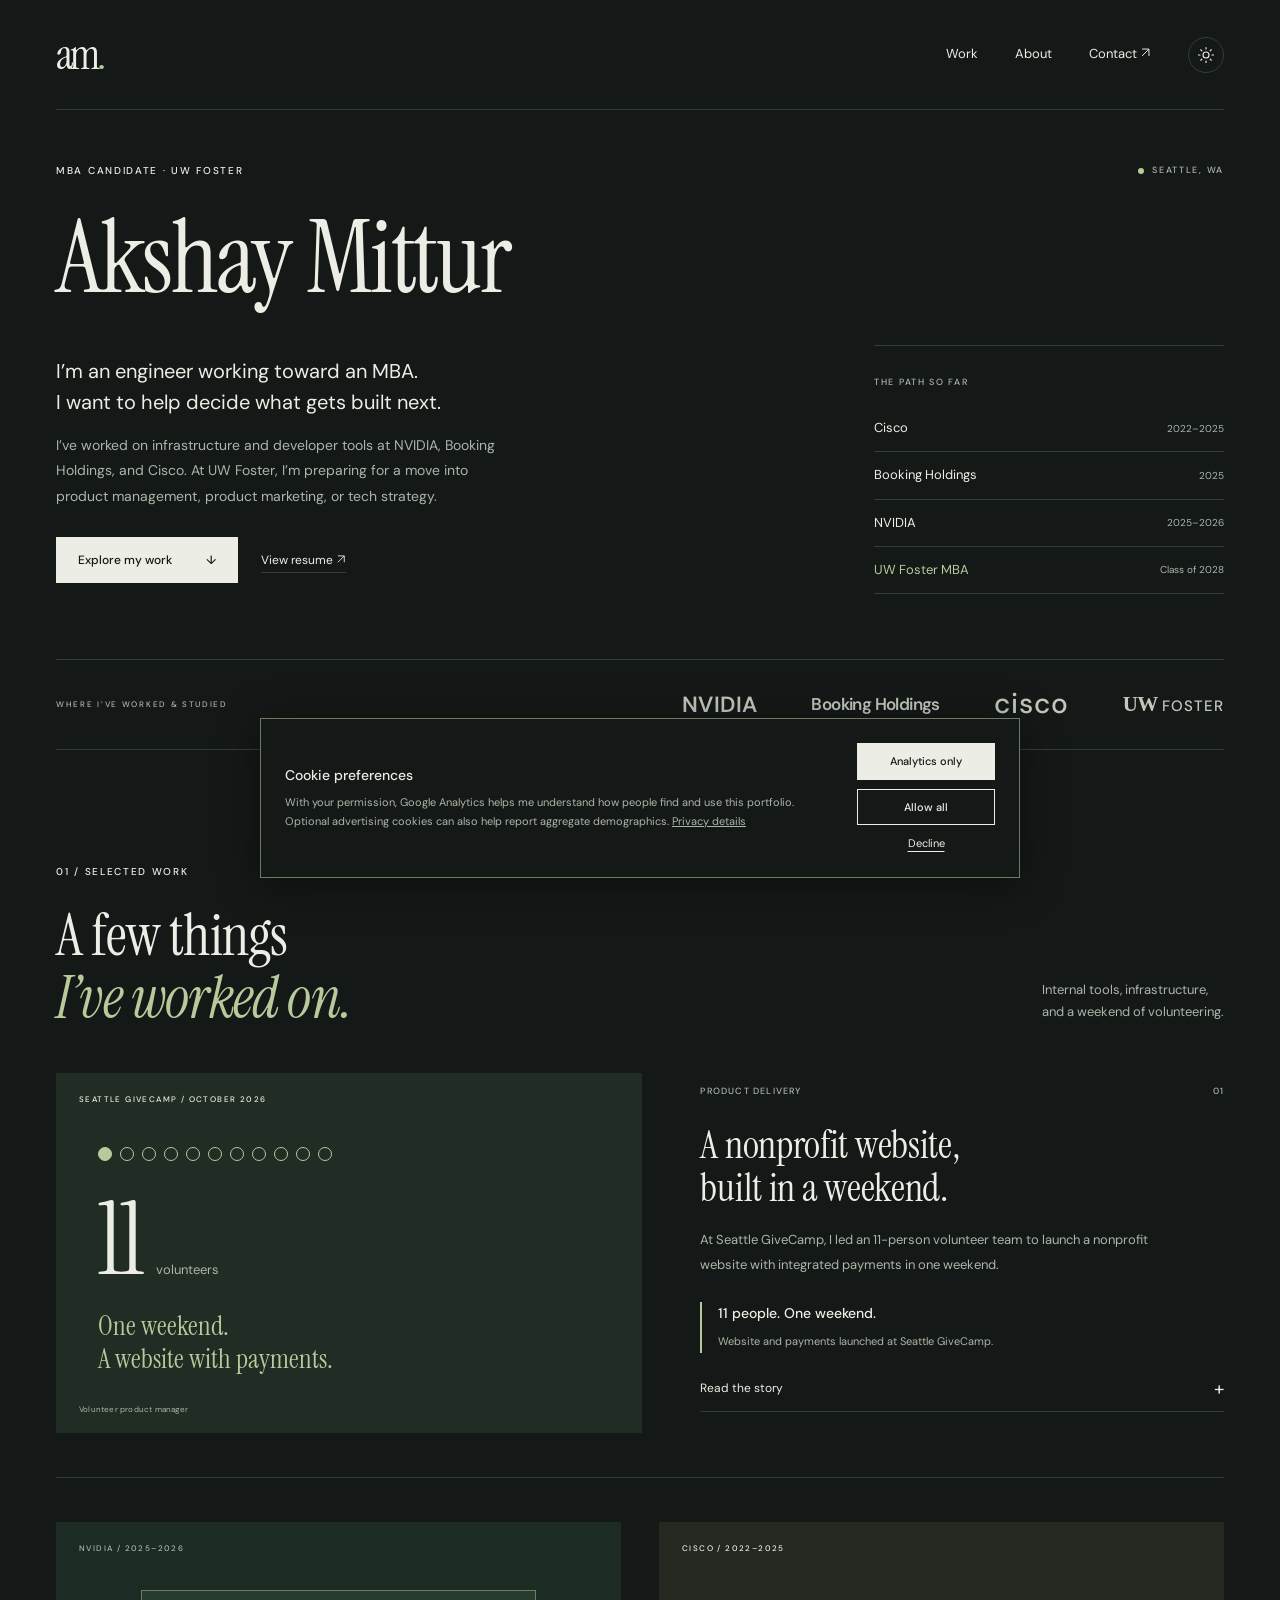
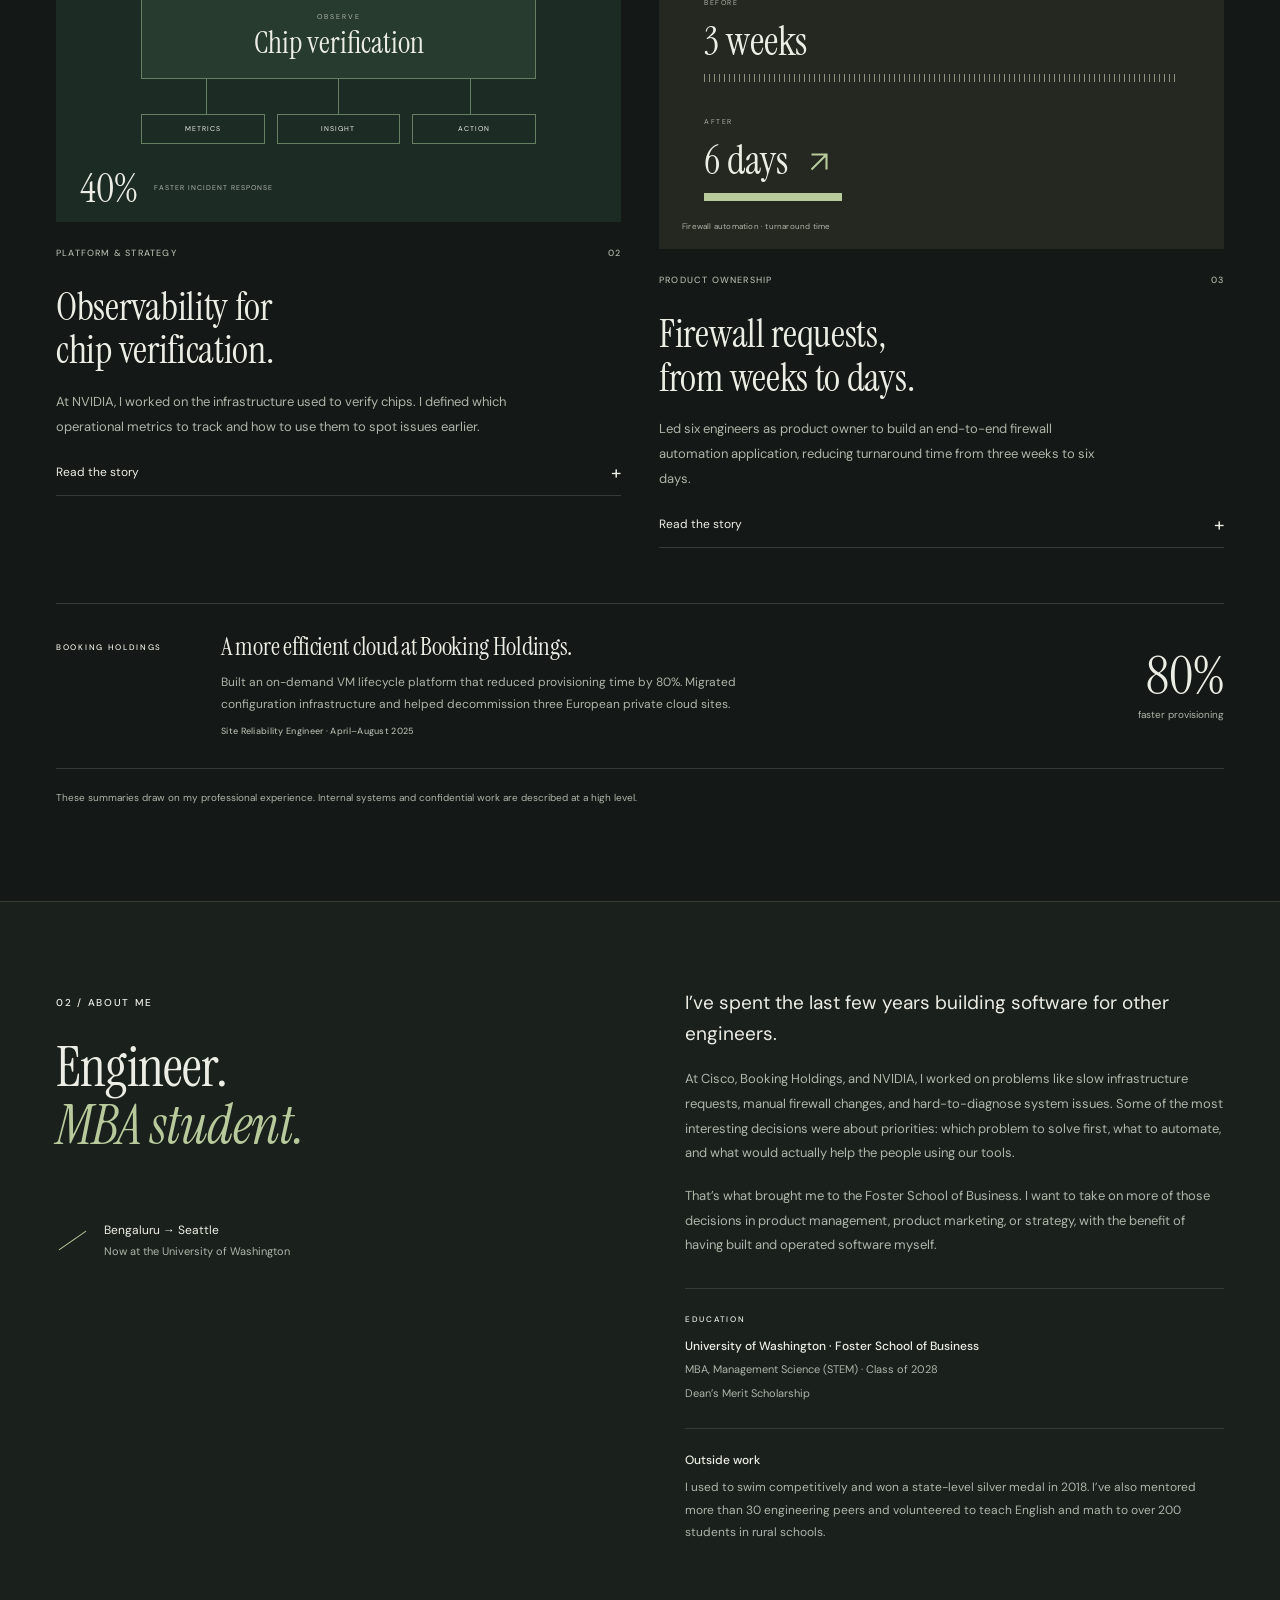
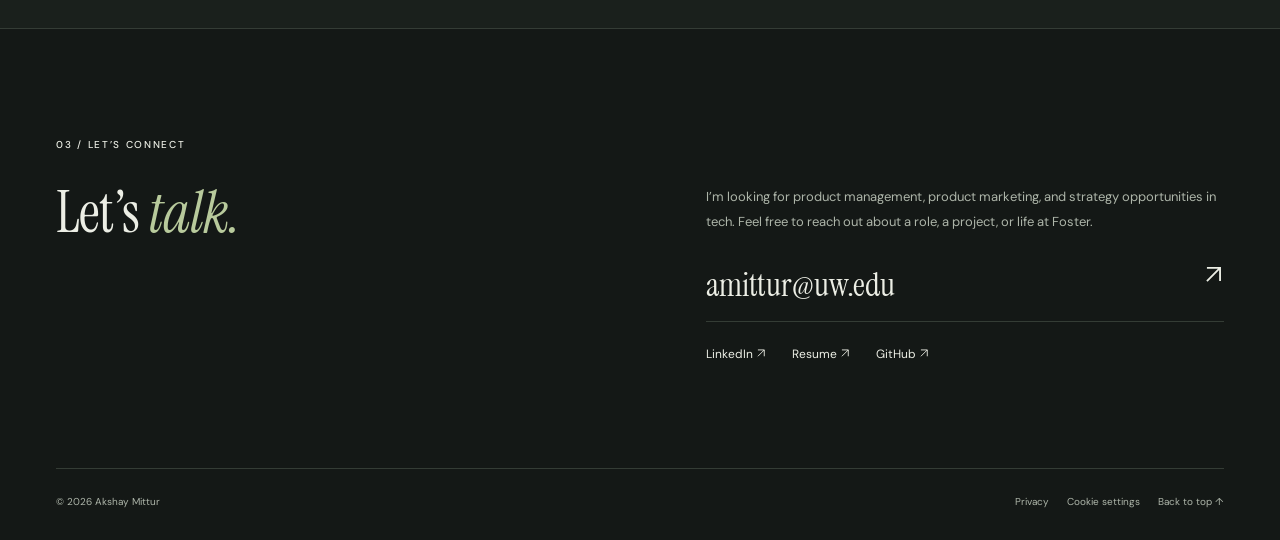
==== commit 439367ba: "Add persistent light and dark theme toggle" ====
--- a/index.html
+++ b/index.html
@@ -15,7 +15,7 @@
   <meta name="twitter:card" content="summary_large_image">
   <link rel="icon" href="assets/favicon.svg" type="image/svg+xml">
   <link rel="preload" href="assets/instrument-serif-latin-400-normal.woff2" as="font" type="font/woff2" crossorigin>
-  <link rel="stylesheet" href="styles.css">
+  <script src="/theme.js"></script><link rel="stylesheet" href="styles.css">
   <!-- Google tag (gtag.js): script.js loads G-GQCD5XF19V only after visitor consent. -->
   <script src="site-config.js" defer></script>
   <script src="script.js" defer></script>
@@ -24,7 +24,7 @@
   <a class="skip-link" href="#main">Skip to content</a>
   <header class="site-header wrap">
     <a class="wordmark" href="#" aria-label="Akshay Mittur, home">am<span class="wordmark-dot">.</span></a>
-    <nav aria-label="Main navigation"><a href="#work">Work</a><a href="#about">About</a><a href="#contact">Contact <span aria-hidden="true"><svg class="arrow-icon" viewBox="0 0 16 16" aria-hidden="true"><path d="M3 13 13 3M3 3h10v10"/></svg></span></a></nav>
+    <nav aria-label="Main navigation"><a href="#work">Work</a><a href="#about">About</a><a href="#contact">Contact <span aria-hidden="true"><svg class="arrow-icon" viewBox="0 0 16 16" aria-hidden="true"><path d="M3 13 13 3M3 3h10v10"/></svg></span></a><button class="theme-toggle" type="button" data-theme-toggle aria-label="Switch to light theme" title="Switch to light theme" hidden><svg class="theme-sun" viewBox="0 0 24 24" aria-hidden="true"><circle cx="12" cy="12" r="4"/><path d="M12 2v2m0 16v2M2 12h2m16 0h2M5 5l1.5 1.5m11 11L19 19M5 19l1.5-1.5m11-11L19 5"/></svg><svg class="theme-moon" viewBox="0 0 24 24" aria-hidden="true"><path d="M20.5 13.2A8.6 8.6 0 0 1 10.8 3.5a8.6 8.6 0 1 0 9.7 9.7Z"/></svg></button></nav>
   </header>
   <main id="main">
     <section class="hero wrap" aria-labelledby="hero-title">
--- a/styles.css
+++ b/styles.css
@@ -4,7 +4,9 @@
 @font-face{font-family:Instrument Serif;src:url('assets/instrument-serif-latin-400-normal.woff2') format('woff2');font-weight:400;font-display:swap}
 @font-face{font-family:Instrument Serif;src:url('assets/instrument-serif-latin-400-italic.woff2') format('woff2');font-weight:400;font-style:italic;font-display:swap}
 :root{color-scheme:dark;--paper:#141816;--ink:#eceee5;--secondary:#adb5a9;--line:#343c35;--green:#b8ca9c;--serif:'Instrument Serif',Georgia,serif;--sans:'DM Sans',Arial,sans-serif}
-*{box-sizing:border-box}html{scroll-behavior:smooth;scroll-padding-top:30px}body{margin:0;background:var(--paper);color:var(--ink);font-family:var(--sans);font-size:16px;line-height:1.7;-webkit-font-smoothing:antialiased}::selection{background:#364733}a{color:inherit;text-decoration:none}button{font:inherit;color:inherit;cursor:pointer}a,button,summary{-webkit-tap-highlight-color:transparent}a:focus-visible,button:focus-visible,summary:focus-visible{outline:2px solid var(--green);outline-offset:6px}p,h1,h2,h3,h4{margin:0}button{border:0}h1,h2,h3{font-weight:400}em{font-weight:400;color:var(--green)}.wrap{max-width:1240px;width:calc(100% - 112px);margin-inline:auto}.eyebrow,.location,.project-meta,.visual-caption,.mini-eyebrow,.art-label,.art-bottom,.small-note{font-size:10px;line-height:1.5;font-weight:500;letter-spacing:1.7px}.site-header{display:flex;align-items:center;justify-content:space-between;height:110px;border-bottom:1px solid var(--line)}.wordmark{font-family:var(--serif);font-size:43px;letter-spacing:-3px;line-height:1}.wordmark-dot{color:var(--green)}nav{display:flex;gap:37px;font-size:13px}nav a{transition:color .2s}nav a:hover{color:var(--green)}nav a:last-child span{margin-left:5px}.hero{padding-top:53px}.hero-top{display:flex;justify-content:space-between;align-items:center}.location{display:flex;align-items:center;gap:8px;color:var(--secondary);font-size:9px}.status-dot{height:6px;width:6px;background:#b8ca9c;border-radius:50%}h1{font-family:var(--serif);font-size:clamp(64px,7.9vw,108px);letter-spacing:-2px;line-height:1.02;margin-top:28px}.hero-bottom{display:grid;grid-template-columns:1fr .75fr;gap:100px;margin-top:36px;align-items:center}.hero-intro>p:first-child{font-size:20px;line-height:1.55;margin-bottom:15px}.muted{color:var(--secondary);font-size:14px;max-width:455px;line-height:1.85}.button{display:inline-flex;align-items:center;justify-content:center;gap:34px;background:var(--ink);color:var(--paper);padding:13px 21px;font-size:12px;font-weight:500;line-height:1.5;transition:background .2s,transform .2s;border:1px solid var(--ink);border-radius:0}.button:hover{background:var(--green);transform:translateY(-2px)}.hero-intro .button{margin-top:27px}.text-link{font-size:12px;border-bottom:1px solid var(--line);padding-bottom:4px;transition:border-color .2s}.text-link:hover{border-color:var(--ink)}.resume-link{margin-left:23px}.experience-strip{border-top:1px solid var(--line);border-bottom:1px solid var(--line);margin-top:65px;padding:26px 0;display:flex;align-items:center;justify-content:space-between;gap:35px}.experience-strip>.eyebrow{font-size:8px;color:var(--secondary)}.experience-strip>div{display:flex;align-items:center;justify-content:space-between;gap:54px}.company{font-size:20px;font-weight:600;letter-spacing:-.6px;color:#c1c8bb}.company.nvidia{font-size:22px;letter-spacing:.4px}.company.booking{font-size:17px}.company.cisco{font-size:28px;font-weight:500;letter-spacing:1px;line-height:1}.company.foster{font-family:Georgia,serif;font-size:21px}.company.foster span{font-family:var(--sans);font-size:15px;font-weight:500;letter-spacing:1px}.work-section{padding-top:106px;padding-bottom:95px}.section-heading{display:flex;justify-content:space-between;align-items:end;gap:50px;margin-bottom:45px}h2{font-family:var(--serif);font-size:58px;line-height:1.06;letter-spacing:-.8px}.section-heading h2{margin-top:22px}.section-heading>p{font-size:13px;color:var(--secondary);padding-bottom:5px}.project-featured{display:grid;grid-template-columns:1.12fr 1fr;border-bottom:1px solid var(--line);padding-bottom:44px;gap:58px}.project-visual{position:relative;overflow:hidden;min-height:345px}.nonprofit-visual{background:#202c24;display:flex;align-items:center;justify-content:center;padding:58px 42px 42px}.visual-caption{position:absolute;left:23px;top:20px;font-size:8px;letter-spacing:1.4px}.visual-note{position:absolute;left:23px;bottom:16px;font-size:8px;letter-spacing:.2px;color:#b4c1ab}.project-copy{padding:12px 0 0}.project-meta{display:flex;justify-content:space-between;font-size:9px;letter-spacing:1.2px;color:var(--secondary)}h3{font-family:var(--serif);font-size:39px;line-height:1.12;letter-spacing:-.3px}.project h3{margin-top:24px;margin-bottom:18px}.project-copy>p{font-size:13px;line-height:1.9;color:var(--secondary);max-width:450px}.project-result{border-left:2px solid #8b997a;margin:25px 0;padding-left:16px}.project-result strong{display:block;font-size:14px;font-weight:500}.project-result span{font-size:11px;color:var(--secondary)}details{font-size:13px;margin-top:23px}summary{list-style:none;cursor:pointer;display:flex;justify-content:space-between;align-items:center;border-bottom:1px solid var(--line);padding-bottom:12px;font-size:12px}summary::-webkit-details-marker{display:none}summary>span{font-size:19px;line-height:1;transition:transform .2s}details[open] summary>span{transform:rotate(45deg)}.story{padding:15px 0;color:var(--secondary);font-size:13px}.story h4{font-size:11px;color:var(--ink);font-weight:500;margin-top:12px;margin-bottom:5px}.project-grid{display:grid;grid-template-columns:1fr 1fr;gap:38px;margin-top:44px}.project-stacked .project-copy{padding-top:25px}.project-stacked .project-visual{min-height:300px}.infrastructure-visual{background:#1d2b25;color:#eceee5}.infrastructure-visual .visual-caption{color:#b7c4ac}.infra-diagram{width:70%;margin:68px auto 0}.infra-core{border:1px solid #667e61;padding:20px;position:relative;text-align:center;background:#273b2e}.infra-core>span{font-size:7px;letter-spacing:2px;display:block;color:#c5d5b7}.infra-core strong{font-family:var(--serif);font-weight:400;font-size:30px;display:block;margin-top:5px;line-height:1}.signal-lines{display:flex;justify-content:space-around;height:35px}.signal-lines span{height:100%;border-left:1px solid #667e61}.infra-nodes{display:flex;justify-content:space-between;gap:12px}.infra-nodes span{border:1px solid #667e61;font-size:7px;text-align:center;padding:8px 4px;width:33.3%;letter-spacing:1px}.visual-stat{display:flex;align-items:center;gap:16px;margin:24px 24px 0;font-family:var(--serif);font-size:40px;line-height:1}.visual-stat span{font-family:var(--sans);font-size:7px;letter-spacing:1px;color:#b7c4ac}.automation-visual{background:#242820}.timeline-art{padding:64px 45px 48px;display:flex;flex-direction:column;gap:23px}.timeline-art>div>span{font-size:7px;letter-spacing:1.5px;color:var(--secondary)}.timeline-art strong{display:block;font-family:var(--serif);font-size:40px;font-weight:400;line-height:1.2;margin:4px 0 9px}.timeline-art strong>span{font-size:28px;color:var(--green);margin-left:12px}.time-bar{height:8px;background:repeating-linear-gradient(90deg,#8c927f 0 1px,transparent 1px 5px)}.before-bar{width:100%}.after-bar{width:29%;background:#b8ca9c}.more-work{border-top:1px solid var(--line);border-bottom:1px solid var(--line);margin-top:55px;padding:29px 0;display:grid;grid-template-columns:135px 1fr 135px;gap:30px}.more-work>.eyebrow{font-size:8px;padding-top:8px}.more-work h3{font-size:25px;margin-bottom:10px}.more-work p{font-size:12px;color:var(--secondary);max-width:540px;line-height:1.85}.small-note{display:block;font-size:9px;letter-spacing:.3px;margin-top:10px;color:var(--secondary)}.more-work-stat{font-family:var(--serif);font-size:53px;line-height:1.1;align-self:center;text-align:right}.more-work-stat small{font-family:var(--sans);display:block;font-size:10px;color:var(--secondary);line-height:1.8}.work-footnote{font-size:10px;color:var(--secondary);margin-top:20px}.about-section{background:#1a201c;border-top:1px solid #343c35;border-bottom:1px solid #343c35;padding:85px 0}.about-grid{display:grid;grid-template-columns:1fr 1fr;gap:90px}.about-grid h2{margin-top:25px;font-size:55px}.about-note{margin-top:65px;display:flex;gap:15px;align-items:center;font-size:12px}.note-line{display:block;width:33px;border-top:1px solid #8a9c78;transform:rotate(-35deg)}.about-note p span{font-size:11px;color:var(--secondary)}.about-copy>p{font-size:13px;color:var(--secondary);line-height:1.9;margin-bottom:18px}.about-copy>p.lead{font-size:19px;line-height:1.65;color:var(--ink)}.education{border-top:1px solid #3d483b;border-bottom:1px solid #3d483b;padding:24px 0;margin-top:30px}.education .eyebrow{font-size:8px;margin-bottom:11px;display:block}.education strong{font-size:12px;font-weight:500;display:block}.education>span:not(.eyebrow){display:block;font-size:11px;color:var(--secondary);line-height:1.8;margin-top:4px}.beyond-work{padding-top:25px}.beyond-work h3{font-family:var(--sans);font-size:12px;letter-spacing:0;font-weight:500;margin-bottom:9px}.beyond-work p{font-size:12px;color:var(--secondary);line-height:1.85}.contact-section{padding-top:100px;padding-bottom:100px}.contact-grid{display:grid;grid-template-columns:1.1fr 1fr;gap:80px;margin-top:26px}.contact-grid>div{padding-top:3px}.contact-grid p{font-size:13px;color:var(--secondary);line-height:1.9}.email-link{font-family:var(--serif);font-size:33px;display:flex;justify-content:space-between;gap:20px;margin-top:22px;border-bottom:1px solid var(--line);padding-bottom:8px}.email-link:hover{color:var(--green)}.email-link>span{font-family:var(--sans);font-size:24px}.contact-links{display:flex;gap:26px;margin-top:22px}.contact-links .text-link{border:0}.site-footer{display:flex;gap:25px;justify-content:space-between;border-top:1px solid var(--line);padding:24px 0 30px;color:var(--secondary);font-size:10px}.site-footer>div{display:flex;gap:18px}.plain-button{background:none;padding:0;font-size:inherit;text-decoration:underline;text-underline-offset:4px}.site-footer .plain-button{text-decoration:none}.site-footer a:hover,.site-footer button:hover{color:var(--ink)}.skip-link{position:absolute;top:-70px;left:20px;background:var(--ink);color:var(--paper);padding:10px 20px;z-index:10}.skip-link:focus{top:10px}.consent-panel{position:fixed;bottom:22px;left:50%;transform:translateX(-50%);z-index:100;background:var(--paper);border:1px solid #6b7b60;box-shadow:0 6px 40px #00000066;width:min(760px,calc(100% - 32px));padding:24px;display:flex;gap:25px;align-items:center}.consent-panel[hidden]{display:none}.consent-panel h2{font-family:var(--sans);font-size:14px;letter-spacing:0;font-weight:500;line-height:1.4}.consent-panel p{font-size:11px;color:var(--secondary);line-height:1.7;margin-top:8px}.consent-panel p a{text-decoration:underline}.consent-actions{display:flex;flex-direction:column;gap:9px;min-width:138px;align-items:stretch}.consent-actions .button{font-size:11px;padding:9px 12px}.consent-actions .plain-button{font-size:11px}.button-outline{background:transparent;color:var(--ink)}.button-outline:hover{background:#293526}.privacy-page{max-width:750px;padding-top:75px;padding-bottom:90px}.privacy-page h1{font-size:76px;margin-bottom:25px}.privacy-page h2{font-family:var(--sans);font-weight:500;font-size:18px;letter-spacing:0;margin-top:35px;margin-bottom:12px}.privacy-page p,.privacy-page li{font-size:14px;color:var(--secondary);margin-bottom:14px}.privacy-page a{text-decoration:underline;text-underline-offset:3px}.privacy-page .eyebrow{font-size:10px}.privacy-page button{font-size:14px}
+:root{--selection:#364733;--company-color:#c1c8bb;--nonprofit-bg:#202c24;--infra-bg:#1d2b25;--diagram-line:#667e61;--infra-core:#273b2e;--automation-bg:#242820;--time-stripe:#8c927f;--about-bg:#1a201c;--consent-border:#6b7b60;--shadow:#00000066;--hover-bg:#293526}
+:root[data-theme="light"]{color-scheme:light;--paper:#f6f4ee;--ink:#283126;--secondary:#64685e;--line:#d5d7cd;--green:#586847;--selection:#dce2cf;--company-color:#65695f;--nonprofit-bg:#e5e8de;--infra-bg:#e2e8de;--diagram-line:#829178;--infra-core:#d4dfcb;--automation-bg:#e9e4da;--time-stripe:#989380;--about-bg:#eaece3;--consent-border:#8b987c;--shadow:#1e2c2026;--hover-bg:#e2e7d8}
+*{box-sizing:border-box}html{scroll-behavior:smooth;scroll-padding-top:30px}body{margin:0;background:var(--paper);color:var(--ink);font-family:var(--sans);font-size:16px;line-height:1.7;-webkit-font-smoothing:antialiased}::selection{background:var(--selection)}a{color:inherit;text-decoration:none}button{font:inherit;color:inherit;cursor:pointer}a,button,summary{-webkit-tap-highlight-color:transparent}a:focus-visible,button:focus-visible,summary:focus-visible{outline:2px solid var(--green);outline-offset:6px}p,h1,h2,h3,h4{margin:0}button{border:0}h1,h2,h3{font-weight:400}em{font-weight:400;color:var(--green)}.wrap{max-width:1240px;width:calc(100% - 112px);margin-inline:auto}.eyebrow,.location,.project-meta,.visual-caption,.mini-eyebrow,.art-label,.art-bottom,.small-note{font-size:10px;line-height:1.5;font-weight:500;letter-spacing:1.7px}.site-header{display:flex;align-items:center;justify-content:space-between;height:110px;border-bottom:1px solid var(--line)}.wordmark{font-family:var(--serif);font-size:43px;letter-spacing:-3px;line-height:1}.wordmark-dot{color:var(--green)}nav{display:flex;align-items:center;gap:37px;font-size:13px}nav a{transition:color .2s}nav a:hover{color:var(--green)}nav a:last-child span{margin-left:5px}.hero{padding-top:53px}.hero-top{display:flex;justify-content:space-between;align-items:center}.location{display:flex;align-items:center;gap:8px;color:var(--secondary);font-size:9px}.status-dot{height:6px;width:6px;background:var(--green);border-radius:50%}h1{font-family:var(--serif);font-size:clamp(64px,7.9vw,108px);letter-spacing:-2px;line-height:1.02;margin-top:28px}.hero-bottom{display:grid;grid-template-columns:1fr .75fr;gap:100px;margin-top:36px;align-items:center}.hero-intro>p:first-child{font-size:20px;line-height:1.55;margin-bottom:15px}.muted{color:var(--secondary);font-size:14px;max-width:455px;line-height:1.85}.button{display:inline-flex;align-items:center;justify-content:center;gap:34px;background:var(--ink);color:var(--paper);padding:13px 21px;font-size:12px;font-weight:500;line-height:1.5;transition:background .2s,transform .2s;border:1px solid var(--ink);border-radius:0}.button:hover{background:var(--green);transform:translateY(-2px)}.hero-intro .button{margin-top:27px}.text-link{font-size:12px;border-bottom:1px solid var(--line);padding-bottom:4px;transition:border-color .2s}.text-link:hover{border-color:var(--ink)}.resume-link{margin-left:23px}.experience-strip{border-top:1px solid var(--line);border-bottom:1px solid var(--line);margin-top:65px;padding:26px 0;display:flex;align-items:center;justify-content:space-between;gap:35px}.experience-strip>.eyebrow{font-size:8px;color:var(--secondary)}.experience-strip>div{display:flex;align-items:center;justify-content:space-between;gap:54px}.company{font-size:20px;font-weight:600;letter-spacing:-.6px;color:var(--company-color)}.company.nvidia{font-size:22px;letter-spacing:.4px}.company.booking{font-size:17px}.company.cisco{font-size:28px;font-weight:500;letter-spacing:1px;line-height:1}.company.foster{font-family:Georgia,serif;font-size:21px}.company.foster span{font-family:var(--sans);font-size:15px;font-weight:500;letter-spacing:1px}.work-section{padding-top:106px;padding-bottom:95px}.section-heading{display:flex;justify-content:space-between;align-items:end;gap:50px;margin-bottom:45px}h2{font-family:var(--serif);font-size:58px;line-height:1.06;letter-spacing:-.8px}.section-heading h2{margin-top:22px}.section-heading>p{font-size:13px;color:var(--secondary);padding-bottom:5px}.project-featured{display:grid;grid-template-columns:1.12fr 1fr;border-bottom:1px solid var(--line);padding-bottom:44px;gap:58px}.project-visual{position:relative;overflow:hidden;min-height:345px}.nonprofit-visual{background:var(--nonprofit-bg);display:flex;align-items:center;justify-content:center;padding:58px 42px 42px}.visual-caption{position:absolute;left:23px;top:20px;font-size:8px;letter-spacing:1.4px}.visual-note{position:absolute;left:23px;bottom:16px;font-size:8px;letter-spacing:.2px;color:var(--secondary)}.project-copy{padding:12px 0 0}.project-meta{display:flex;justify-content:space-between;font-size:9px;letter-spacing:1.2px;color:var(--secondary)}h3{font-family:var(--serif);font-size:39px;line-height:1.12;letter-spacing:-.3px}.project h3{margin-top:24px;margin-bottom:18px}.project-copy>p{font-size:13px;line-height:1.9;color:var(--secondary);max-width:450px}.project-result{border-left:2px solid var(--green);margin:25px 0;padding-left:16px}.project-result strong{display:block;font-size:14px;font-weight:500}.project-result span{font-size:11px;color:var(--secondary)}details{font-size:13px;margin-top:23px}summary{list-style:none;cursor:pointer;display:flex;justify-content:space-between;align-items:center;border-bottom:1px solid var(--line);padding-bottom:12px;font-size:12px}summary::-webkit-details-marker{display:none}summary>span{font-size:19px;line-height:1;transition:transform .2s}details[open] summary>span{transform:rotate(45deg)}.story{padding:15px 0;color:var(--secondary);font-size:13px}.story h4{font-size:11px;color:var(--ink);font-weight:500;margin-top:12px;margin-bottom:5px}.project-grid{display:grid;grid-template-columns:1fr 1fr;gap:38px;margin-top:44px}.project-stacked .project-copy{padding-top:25px}.project-stacked .project-visual{min-height:300px}.infrastructure-visual{background:var(--infra-bg);color:var(--ink)}.infrastructure-visual .visual-caption{color:var(--secondary)}.infra-diagram{width:70%;margin:68px auto 0}.infra-core{border:1px solid var(--diagram-line);padding:20px;position:relative;text-align:center;background:var(--infra-core)}.infra-core>span{font-size:7px;letter-spacing:2px;display:block;color:var(--secondary)}.infra-core strong{font-family:var(--serif);font-weight:400;font-size:30px;display:block;margin-top:5px;line-height:1}.signal-lines{display:flex;justify-content:space-around;height:35px}.signal-lines span{height:100%;border-left:1px solid var(--diagram-line)}.infra-nodes{display:flex;justify-content:space-between;gap:12px}.infra-nodes span{border:1px solid var(--diagram-line);font-size:7px;text-align:center;padding:8px 4px;width:33.3%;letter-spacing:1px}.visual-stat{display:flex;align-items:center;gap:16px;margin:24px 24px 0;font-family:var(--serif);font-size:40px;line-height:1}.visual-stat span{font-family:var(--sans);font-size:7px;letter-spacing:1px;color:var(--secondary)}.automation-visual{background:var(--automation-bg)}.timeline-art{padding:64px 45px 48px;display:flex;flex-direction:column;gap:23px}.timeline-art>div>span{font-size:7px;letter-spacing:1.5px;color:var(--secondary)}.timeline-art strong{display:block;font-family:var(--serif);font-size:40px;font-weight:400;line-height:1.2;margin:4px 0 9px}.timeline-art strong>span{font-size:28px;color:var(--green);margin-left:12px}.time-bar{height:8px;background:repeating-linear-gradient(90deg,var(--time-stripe) 0 1px,transparent 1px 5px)}.before-bar{width:100%}.after-bar{width:29%;background:var(--green)}.more-work{border-top:1px solid var(--line);border-bottom:1px solid var(--line);margin-top:55px;padding:29px 0;display:grid;grid-template-columns:135px 1fr 135px;gap:30px}.more-work>.eyebrow{font-size:8px;padding-top:8px}.more-work h3{font-size:25px;margin-bottom:10px}.more-work p{font-size:12px;color:var(--secondary);max-width:540px;line-height:1.85}.small-note{display:block;font-size:9px;letter-spacing:.3px;margin-top:10px;color:var(--secondary)}.more-work-stat{font-family:var(--serif);font-size:53px;line-height:1.1;align-self:center;text-align:right}.more-work-stat small{font-family:var(--sans);display:block;font-size:10px;color:var(--secondary);line-height:1.8}.work-footnote{font-size:10px;color:var(--secondary);margin-top:20px}.about-section{background:var(--about-bg);border-top:1px solid var(--line);border-bottom:1px solid var(--line);padding:85px 0}.about-grid{display:grid;grid-template-columns:1fr 1fr;gap:90px}.about-grid h2{margin-top:25px;font-size:55px}.about-note{margin-top:65px;display:flex;gap:15px;align-items:center;font-size:12px}.note-line{display:block;width:33px;border-top:1px solid var(--green);transform:rotate(-35deg)}.about-note p span{font-size:11px;color:var(--secondary)}.about-copy>p{font-size:13px;color:var(--secondary);line-height:1.9;margin-bottom:18px}.about-copy>p.lead{font-size:19px;line-height:1.65;color:var(--ink)}.education{border-top:1px solid var(--line);border-bottom:1px solid var(--line);padding:24px 0;margin-top:30px}.education .eyebrow{font-size:8px;margin-bottom:11px;display:block}.education strong{font-size:12px;font-weight:500;display:block}.education>span:not(.eyebrow){display:block;font-size:11px;color:var(--secondary);line-height:1.8;margin-top:4px}.beyond-work{padding-top:25px}.beyond-work h3{font-family:var(--sans);font-size:12px;letter-spacing:0;font-weight:500;margin-bottom:9px}.beyond-work p{font-size:12px;color:var(--secondary);line-height:1.85}.contact-section{padding-top:100px;padding-bottom:100px}.contact-grid{display:grid;grid-template-columns:1.1fr 1fr;gap:80px;margin-top:26px}.contact-grid>div{padding-top:3px}.contact-grid p{font-size:13px;color:var(--secondary);line-height:1.9}.email-link{font-family:var(--serif);font-size:33px;display:flex;justify-content:space-between;gap:20px;margin-top:22px;border-bottom:1px solid var(--line);padding-bottom:8px}.email-link:hover{color:var(--green)}.email-link>span{font-family:var(--sans);font-size:24px}.contact-links{display:flex;gap:26px;margin-top:22px}.contact-links .text-link{border:0}.site-footer{display:flex;gap:25px;justify-content:space-between;border-top:1px solid var(--line);padding:24px 0 30px;color:var(--secondary);font-size:10px}.site-footer>div{display:flex;gap:18px}.plain-button{background:none;padding:0;font-size:inherit;text-decoration:underline;text-underline-offset:4px}.site-footer .plain-button{text-decoration:none}.site-footer a:hover,.site-footer button:hover{color:var(--ink)}.skip-link{position:absolute;top:-70px;left:20px;background:var(--ink);color:var(--paper);padding:10px 20px;z-index:10}.skip-link:focus{top:10px}.consent-panel{position:fixed;bottom:22px;left:50%;transform:translateX(-50%);z-index:100;background:var(--paper);border:1px solid var(--consent-border);box-shadow:0 6px 40px var(--shadow);width:min(760px,calc(100% - 32px));padding:24px;display:flex;gap:25px;align-items:center}.consent-panel[hidden]{display:none}.consent-panel h2{font-family:var(--sans);font-size:14px;letter-spacing:0;font-weight:500;line-height:1.4}.consent-panel p{font-size:11px;color:var(--secondary);line-height:1.7;margin-top:8px}.consent-panel p a{text-decoration:underline}.consent-actions{display:flex;flex-direction:column;gap:9px;min-width:138px;align-items:stretch}.consent-actions .button{font-size:11px;padding:9px 12px}.consent-actions .plain-button{font-size:11px}.button-outline{background:transparent;color:var(--ink)}.button-outline:hover{background:var(--hover-bg)}.privacy-page{max-width:750px;padding-top:75px;padding-bottom:90px}.privacy-page h1{font-size:76px;margin-bottom:25px}.privacy-page h2{font-family:var(--sans);font-weight:500;font-size:18px;letter-spacing:0;margin-top:35px;margin-bottom:12px}.privacy-page p,.privacy-page li{font-size:14px;color:var(--secondary);margin-bottom:14px}.privacy-page a{text-decoration:underline;text-underline-offset:3px}.privacy-page .eyebrow{font-size:10px}.privacy-page button{font-size:14px}
 @media(min-width:1500px){.hero{padding-top:70px}.hero-bottom{margin-top:45px}}
 @media(max-width:1050px){.wrap{width:calc(100% - 72px)}.hero-bottom{gap:45px}.experience-strip>div{gap:30px}.project-featured{gap:32px}.nonprofit-visual{padding:50px 25px 35px}.about-grid{gap:50px}.contact-grid{gap:45px}h2{font-size:50px}.about-grid h2{font-size:48px}.more-work{grid-template-columns:110px 1fr 110px;gap:20px}.site-footer{flex-wrap:wrap}}
 @media(max-width:760px){.wrap{width:calc(100% - 40px)}.site-header{height:84px}.wordmark{font-size:38px}nav{gap:24px;font-size:12px}.hero{padding-top:36px}.hero-top .eyebrow{font-size:9px}.location{font-size:8px;letter-spacing:1px}h1{font-size:clamp(54px,11.5vw,86px);letter-spacing:-1.2px;margin-top:26px}.hero-bottom{grid-template-columns:1fr;gap:30px;margin-top:30px}.hero-intro>p:first-child{font-size:18px}.muted{font-size:13px;max-width:500px}.experience-strip{margin-top:35px;display:block;padding:20px 0}.experience-strip>.eyebrow{display:block;margin-bottom:20px}.experience-strip>div{gap:15px;flex-wrap:wrap;justify-content:space-between}.company.nvidia{font-size:17px}.company.booking{font-size:13px}.company.cisco{font-size:23px}.company.foster{font-size:18px}.company.foster span{font-size:11px}.work-section{padding-top:65px;padding-bottom:60px}.section-heading{display:block;margin-bottom:30px}.section-heading>p{margin-top:20px;font-size:12px}h2{font-size:45px}.project-featured{display:block;padding-bottom:35px}.project-featured>.project-copy{padding-top:25px}.project-visual{min-height:330px}.nonprofit-visual{padding:55px 38px 40px}.project h3{font-size:36px;margin-top:18px}.project-copy>p{max-width:none}.project-grid{grid-template-columns:1fr;gap:40px;margin-top:35px}.project-stacked .project-visual{min-height:300px}.infra-diagram{max-width:320px}.more-work{grid-template-columns:1fr 90px;gap:20px;margin-top:40px;padding:24px 0}.more-work>.eyebrow{grid-column:1/-1;padding:0}.more-work h3{font-size:24px}.more-work-stat{font-size:44px}.more-work-stat small{font-size:9px}.work-footnote{font-size:9px}.about-section{padding:55px 0}.about-grid{grid-template-columns:1fr;gap:30px}.about-grid h2{font-size:45px}.about-note{margin-top:25px}.about-copy>p.lead{font-size:18px}.contact-section{padding-top:60px;padding-bottom:60px}.contact-grid{grid-template-columns:1fr;gap:24px;margin-top:22px}.email-link{font-size:31px;max-width:450px}.contact-links{gap:30px}.site-footer{padding:22px 0;gap:15px;font-size:9px}.site-footer>div{gap:15px}.consent-panel{bottom:12px;padding:20px;flex-direction:column;gap:15px;align-items:stretch}.consent-actions{flex-direction:row;flex-wrap:wrap;gap:10px}.consent-actions .plain-button{margin-left:8px}.privacy-page{padding-top:45px}.privacy-page h1{font-size:60px}}
@@ -12,8 +14,18 @@
 @media print{.site-header nav,.hero-art,.consent-panel,.site-footer,.button,.contact-links,summary{display:none}.wrap{width:100%}.hero,.work-section,.contact-section,.about-section{padding:20px 0}.project-visual{display:none}.project-featured,.project-grid,.about-grid,.contact-grid{display:block}details:not([open])>.story{display:block}h1{font-size:50px}h2{font-size:32px}.project{break-inside:avoid}.project-grid .project{margin-top:20px}.experience-strip{margin-top:20px}}
 
 .arrow-icon{display:inline-block;width:.85em;height:.85em;fill:none;stroke:currentColor;stroke-width:1.4;vertical-align:baseline;flex-shrink:0}.email-link .arrow-icon{width:21px;height:21px}.timeline-art .arrow-icon{width:24px;height:24px}
-@media(max-width:450px){}
 
-.career-note{width:100%;max-width:350px;justify-self:end;border-top:1px solid var(--line);padding-top:20px}.career-note>.eyebrow{font-size:9px;color:var(--secondary)}.career-note ol{list-style:none;margin:12px 0 0;padding:0}.career-note li{display:flex;justify-content:space-between;gap:20px;padding:12px 0;border-bottom:1px solid var(--line);font-size:13px}.career-note li>span:last-child{font-size:10px;color:var(--secondary);align-self:center}.career-note .current>span:first-child{color:var(--green)}.givecamp-art{width:100%;padding:16px 0}.team-dots{display:flex;gap:8px;flex-wrap:wrap;max-width:270px;margin-bottom:24px}.team-dots i{width:14px;height:14px;border:1px solid #a7bd91;border-radius:50%}.team-dots i:first-child{background:#b8ca9c}.givecamp-number{font-family:var(--serif);font-size:100px;line-height:1.1;letter-spacing:-3px}.givecamp-number span{font-family:var(--sans);font-size:13px;letter-spacing:0;color:var(--secondary)}.givecamp-delivery{font-family:var(--serif);font-size:27px;line-height:1.2;margin-top:15px;color:var(--green)}
+
+.career-note{width:100%;max-width:350px;justify-self:end;border-top:1px solid var(--line);padding-top:20px}.career-note>.eyebrow{font-size:9px;color:var(--secondary)}.career-note ol{list-style:none;margin:12px 0 0;padding:0}.career-note li{display:flex;justify-content:space-between;gap:20px;padding:12px 0;border-bottom:1px solid var(--line);font-size:13px}.career-note li>span:last-child{font-size:10px;color:var(--secondary);align-self:center}.career-note .current>span:first-child{color:var(--green)}.givecamp-art{width:100%;padding:16px 0}.team-dots{display:flex;gap:8px;flex-wrap:wrap;max-width:270px;margin-bottom:24px}.team-dots i{width:14px;height:14px;border:1px solid var(--green);border-radius:50%}.team-dots i:first-child{background:var(--green)}.givecamp-number{font-family:var(--serif);font-size:100px;line-height:1.1;letter-spacing:-3px}.givecamp-number span{font-family:var(--sans);font-size:13px;letter-spacing:0;color:var(--secondary)}.givecamp-delivery{font-family:var(--serif);font-size:27px;line-height:1.2;margin-top:15px;color:var(--green)}
 @media(max-width:760px){.career-note{max-width:none;margin-top:10px}.nonprofit-visual{padding:55px 32px 40px}.givecamp-art{padding:20px 0}.givecamp-number{font-size:88px}.team-dots{gap:8px}.team-dots i{width:12px;height:12px}}
 @media print{:root{color-scheme:light;--paper:#fff;--ink:#141816;--secondary:#404940;--line:#ccc;--green:#42563b}.career-note{display:none}.about-section{background:#fff}}
+
+.theme-toggle{display:inline-flex;align-items:center;justify-content:center;flex-shrink:0;width:36px;height:36px;padding:8px;border:1px solid var(--line);border-radius:50%;background:transparent;color:var(--ink)}
+.theme-toggle[hidden]{display:none}
+.theme-toggle:hover{background:var(--hover-bg);border-color:var(--green)}
+.theme-toggle svg{width:18px;height:18px;fill:none;stroke:currentColor;stroke-width:1.5;stroke-linecap:round;stroke-linejoin:round}
+.theme-toggle .theme-moon{display:none}
+:root[data-theme="light"] .theme-toggle .theme-sun{display:none}
+:root[data-theme="light"] .theme-toggle .theme-moon{display:block}
+@media(max-width:760px){.site-header nav{gap:18px}.theme-toggle{width:34px;height:34px}}
+@media(max-width:370px){.site-header nav{gap:13px}}
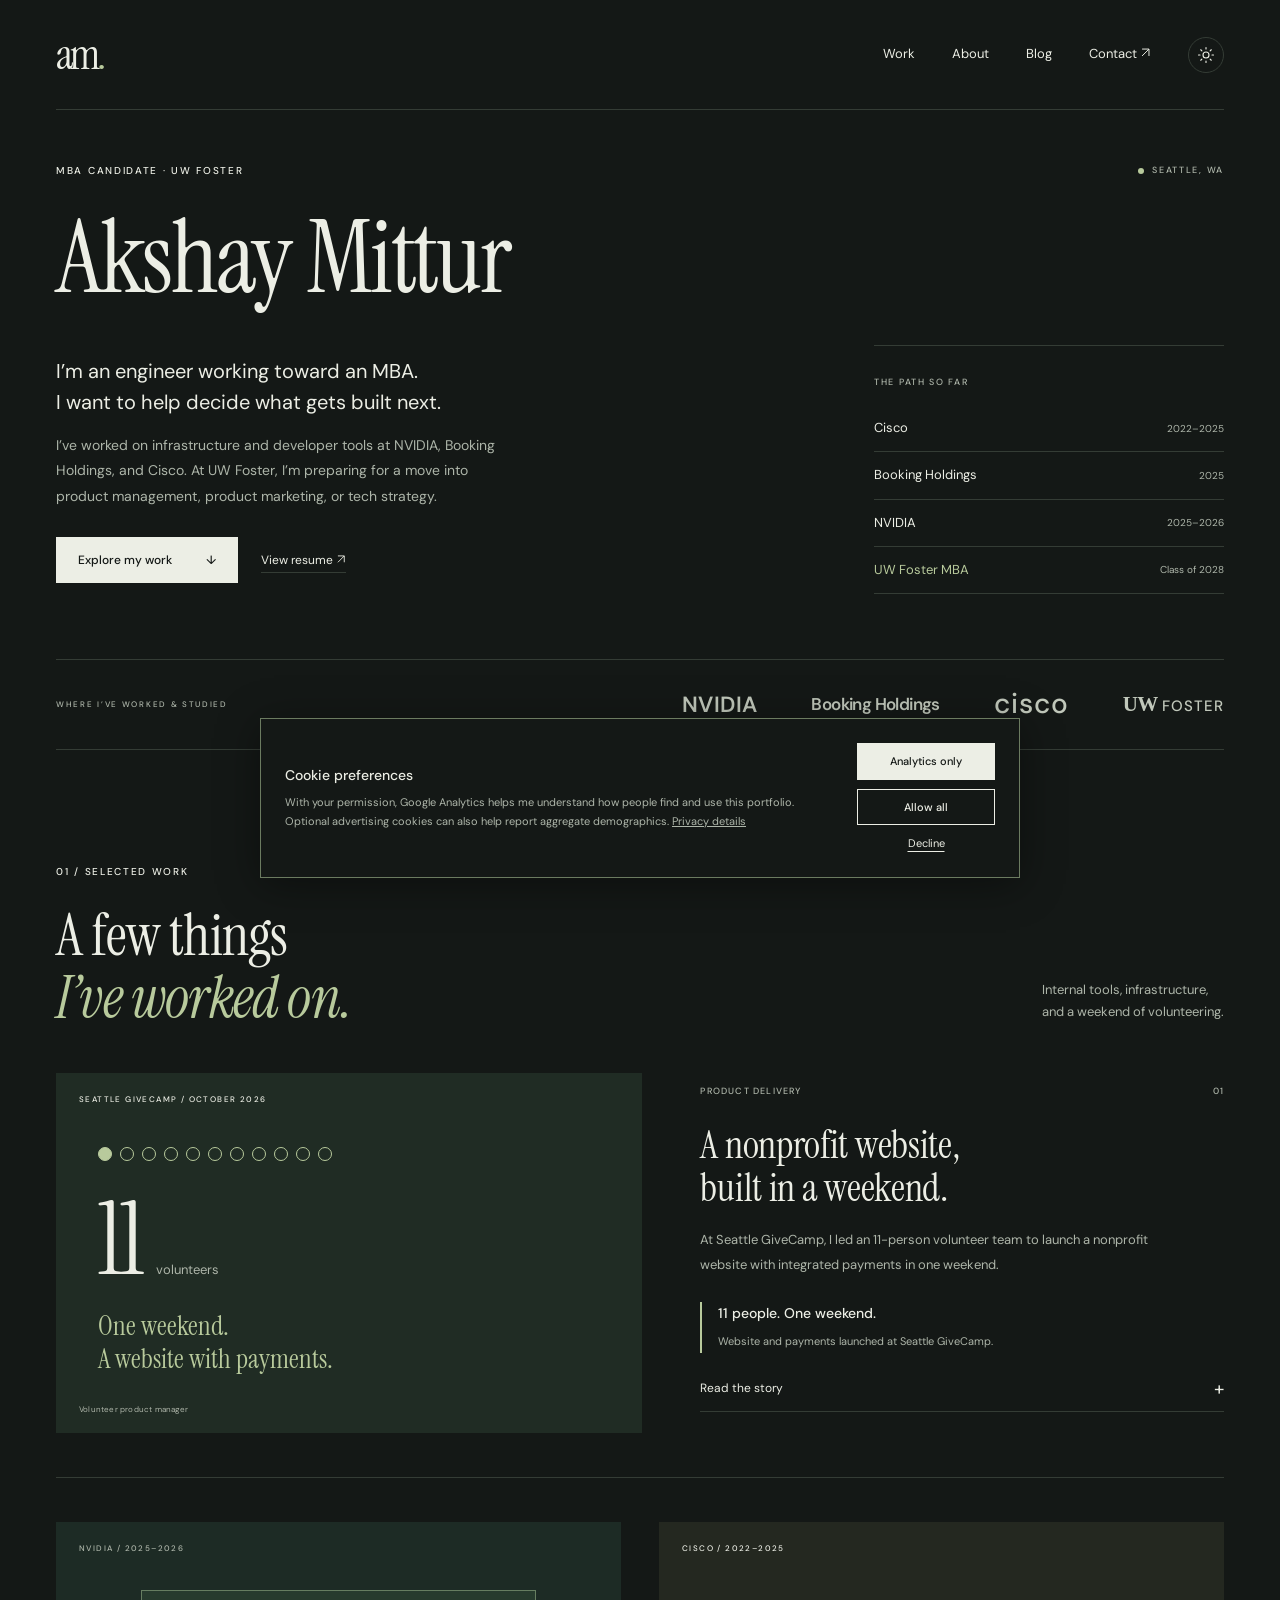
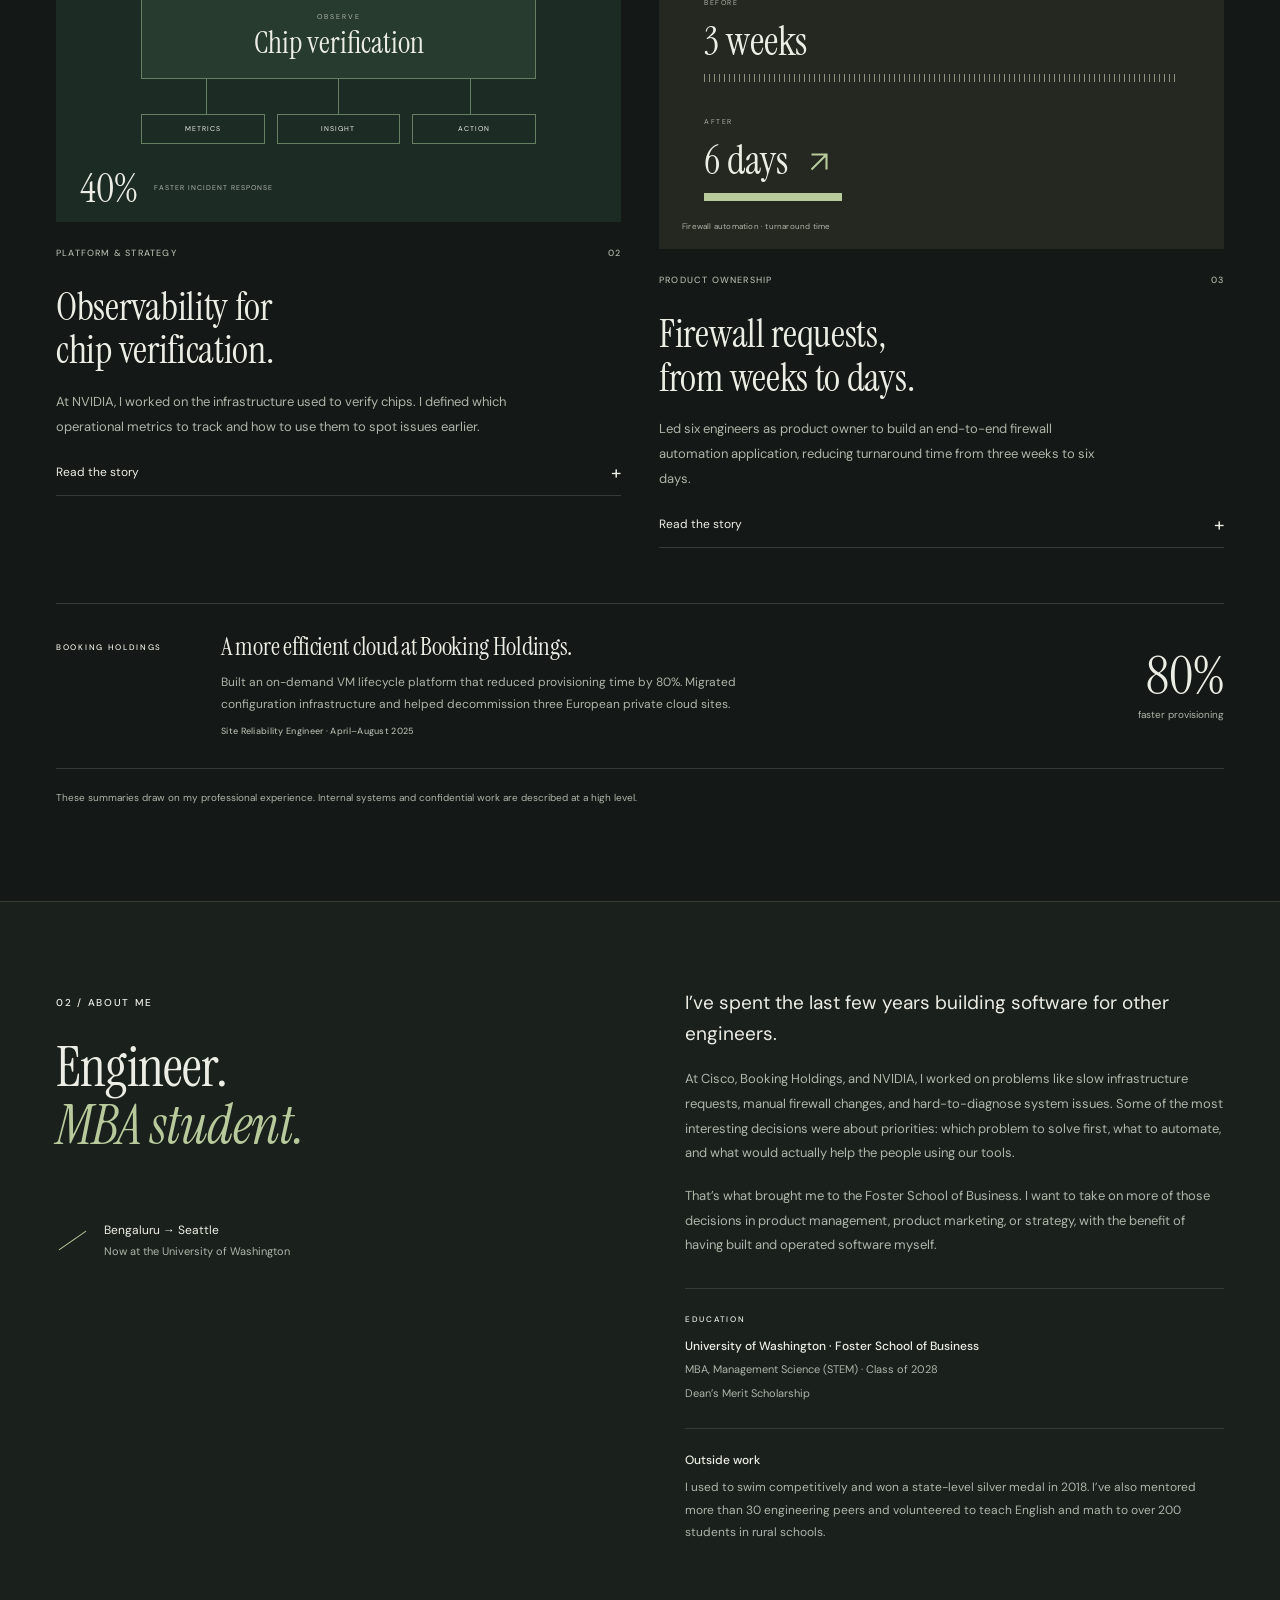
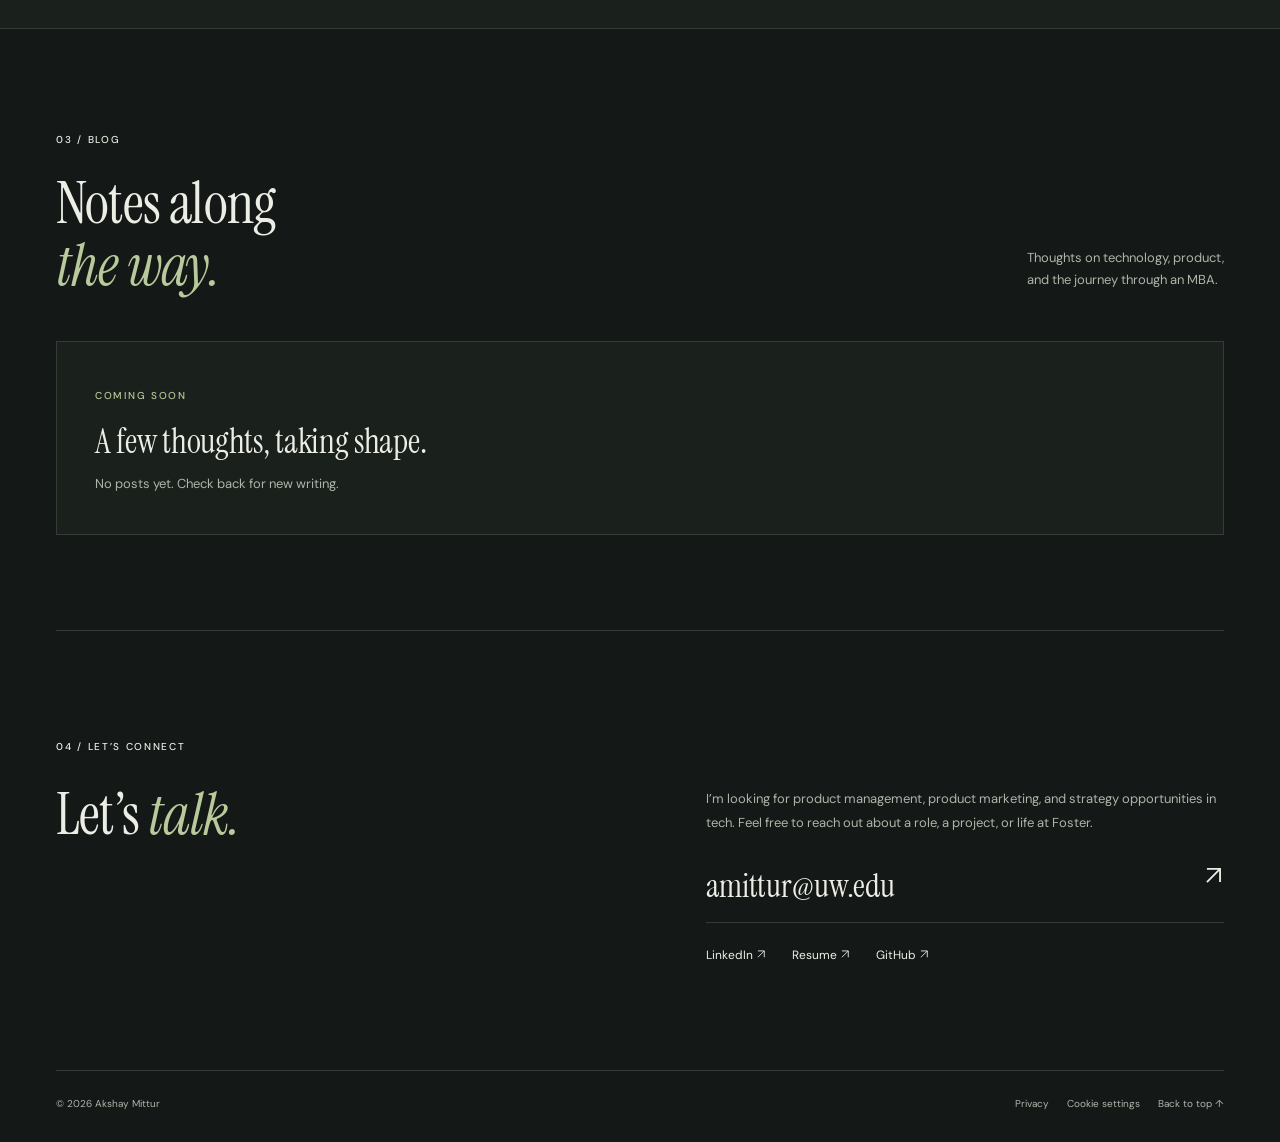
==== commit 75e1fe94: "Add maintainable blog section with coming-soon state" ====
--- a/index.html
+++ b/index.html
@@ -19,12 +19,13 @@
   <!-- Google tag (gtag.js): script.js loads G-GQCD5XF19V only after visitor consent. -->
   <script src="site-config.js" defer></script>
   <script src="script.js" defer></script>
+  <script src="blog.js" defer></script>
 </head>
 <body>
   <a class="skip-link" href="#main">Skip to content</a>
   <header class="site-header wrap">
     <a class="wordmark" href="#" aria-label="Akshay Mittur, home">am<span class="wordmark-dot">.</span></a>
-    <nav aria-label="Main navigation"><a href="#work">Work</a><a href="#about">About</a><a href="#contact">Contact <span aria-hidden="true"><svg class="arrow-icon" viewBox="0 0 16 16" aria-hidden="true"><path d="M3 13 13 3M3 3h10v10"/></svg></span></a><button class="theme-toggle" type="button" data-theme-toggle aria-label="Switch to light theme" title="Switch to light theme" hidden><svg class="theme-sun" viewBox="0 0 24 24" aria-hidden="true"><circle cx="12" cy="12" r="4"/><path d="M12 2v2m0 16v2M2 12h2m16 0h2M5 5l1.5 1.5m11 11L19 19M5 19l1.5-1.5m11-11L19 5"/></svg><svg class="theme-moon" viewBox="0 0 24 24" aria-hidden="true"><path d="M20.5 13.2A8.6 8.6 0 0 1 10.8 3.5a8.6 8.6 0 1 0 9.7 9.7Z"/></svg></button></nav>
+    <nav aria-label="Main navigation"><a href="#work">Work</a><a href="#about">About</a><a href="#blog">Blog</a><a href="#contact">Contact <span aria-hidden="true"><svg class="arrow-icon" viewBox="0 0 16 16" aria-hidden="true"><path d="M3 13 13 3M3 3h10v10"/></svg></span></a><button class="theme-toggle" type="button" data-theme-toggle aria-label="Switch to light theme" title="Switch to light theme" hidden><svg class="theme-sun" viewBox="0 0 24 24" aria-hidden="true"><circle cx="12" cy="12" r="4"/><path d="M12 2v2m0 16v2M2 12h2m16 0h2M5 5l1.5 1.5m11 11L19 19M5 19l1.5-1.5m11-11L19 5"/></svg><svg class="theme-moon" viewBox="0 0 24 24" aria-hidden="true"><path d="M20.5 13.2A8.6 8.6 0 0 1 10.8 3.5a8.6 8.6 0 1 0 9.7 9.7Z"/></svg></button></nav>
   </header>
   <main id="main">
     <section class="hero wrap" aria-labelledby="hero-title">
@@ -53,7 +54,21 @@
 
     <section id="about" class="about-section" aria-labelledby="about-title"><div class="wrap about-grid"><div><span class="eyebrow">02 / ABOUT ME</span><h2 id="about-title">Engineer.<br><em>MBA student.</em></h2><div class="about-note"><span class="note-line"></span><p>Bengaluru → Seattle<br><span>Now at the University of Washington</span></p></div></div><div class="about-copy"><p class="lead">I’ve spent the last few years building software for other engineers.</p><p>At Cisco, Booking Holdings, and NVIDIA, I worked on problems like slow infrastructure requests, manual firewall changes, and hard-to-diagnose system issues. Some of the most interesting decisions were about priorities: which problem to solve first, what to automate, and what would actually help the people using our tools.</p><p>That’s what brought me to the Foster School of Business. I want to take on more of those decisions in product management, product marketing, or strategy, with the benefit of having built and operated software myself.</p><div class="education"><span class="eyebrow">EDUCATION</span><strong>University of Washington · Foster School of Business</strong><span>MBA, Management Science (STEM) · Class of 2028</span><span>Dean’s Merit Scholarship</span></div><div class="beyond-work"><h3>Outside work</h3><p>I used to swim competitively and won a state-level silver medal in 2018. I’ve also mentored more than 30 engineering peers and volunteered to teach English and math to over 200 students in rural schools.</p></div></div></div></section>
 
-    <section id="contact" class="contact-section wrap" aria-labelledby="contact-title"><span class="eyebrow">03 / LET’S CONNECT</span><div class="contact-grid"><h2 id="contact-title">Let’s <em>talk.</em></h2><div><p>I’m looking for product management, product marketing, and strategy opportunities in tech. Feel free to reach out about a role, a project, or life at Foster.</p><a class="email-link" href="mailto:amittur@uw.edu" data-track="contact_email">amittur@uw.edu <span aria-hidden="true"><svg class="arrow-icon" viewBox="0 0 16 16" aria-hidden="true"><path d="M3 13 13 3M3 3h10v10"/></svg></span></a><div class="contact-links"><a class="text-link" href="https://www.linkedin.com/in/akshay-mittur/" target="_blank" rel="noopener noreferrer" data-track="linkedin_click">LinkedIn <svg class="arrow-icon" viewBox="0 0 16 16" aria-hidden="true"><path d="M3 13 13 3M3 3h10v10"/></svg></a><a class="text-link" href="assets/akshay-mittur-resume.pdf" target="_blank" rel="noopener" data-track="resume_open">Resume <svg class="arrow-icon" viewBox="0 0 16 16" aria-hidden="true"><path d="M3 13 13 3M3 3h10v10"/></svg></a><a class="text-link" href="https://github.com/akshaymittur" target="_blank" rel="noopener noreferrer" data-track="github_click">GitHub <svg class="arrow-icon" viewBox="0 0 16 16" aria-hidden="true"><path d="M3 13 13 3M3 3h10v10"/></svg></a></div></div></div></section>
+    <section id="blog" class="blog-section wrap" aria-labelledby="blog-title">
+      <div class="section-heading">
+        <div><span class="eyebrow">03 / BLOG</span><h2 id="blog-title">Notes along<br><em>the way.</em></h2></div>
+        <p>Thoughts on technology, product,<br>and the journey through an MBA.</p>
+      </div>
+      <div id="blog-posts"></div>
+      <div class="blog-empty" id="blog-empty" role="status">
+        <span class="eyebrow">COMING SOON</span>
+        <h3>A few thoughts, taking shape.</h3>
+        <p>No posts yet. Check back for new writing.</p>
+      </div>
+      <noscript><p class="blog-notice">JavaScript is needed to display blog posts.</p></noscript>
+    </section>
+
+    <section id="contact" class="contact-section wrap" aria-labelledby="contact-title"><span class="eyebrow">04 / LET’S CONNECT</span><div class="contact-grid"><h2 id="contact-title">Let’s <em>talk.</em></h2><div><p>I’m looking for product management, product marketing, and strategy opportunities in tech. Feel free to reach out about a role, a project, or life at Foster.</p><a class="email-link" href="mailto:amittur@uw.edu" data-track="contact_email">amittur@uw.edu <span aria-hidden="true"><svg class="arrow-icon" viewBox="0 0 16 16" aria-hidden="true"><path d="M3 13 13 3M3 3h10v10"/></svg></span></a><div class="contact-links"><a class="text-link" href="https://www.linkedin.com/in/akshay-mittur/" target="_blank" rel="noopener noreferrer" data-track="linkedin_click">LinkedIn <svg class="arrow-icon" viewBox="0 0 16 16" aria-hidden="true"><path d="M3 13 13 3M3 3h10v10"/></svg></a><a class="text-link" href="assets/akshay-mittur-resume.pdf" target="_blank" rel="noopener" data-track="resume_open">Resume <svg class="arrow-icon" viewBox="0 0 16 16" aria-hidden="true"><path d="M3 13 13 3M3 3h10v10"/></svg></a><a class="text-link" href="https://github.com/akshaymittur" target="_blank" rel="noopener noreferrer" data-track="github_click">GitHub <svg class="arrow-icon" viewBox="0 0 16 16" aria-hidden="true"><path d="M3 13 13 3M3 3h10v10"/></svg></a></div></div></div></section>
   </main>
   <footer class="wrap site-footer"><span>© <span id="year">2026</span> Akshay Mittur</span><div><a href="privacy.html">Privacy</a><button class="plain-button" type="button" id="analytics-settings">Cookie settings</button><a href="#">Back to top ↑</a></div></footer>
   <section class="consent-panel" id="consent-panel" aria-labelledby="consent-title" hidden><div><h2 id="consent-title">Cookie preferences</h2><p>With your permission, Google Analytics helps me understand how people find and use this portfolio. Optional advertising cookies can also help report aggregate demographics. <a href="privacy.html">Privacy details</a></p></div><div class="consent-actions"><button type="button" class="button" data-consent="analytics">Analytics only</button><button type="button" class="button button-outline" data-consent="all">Allow all</button><button type="button" class="plain-button" data-consent="denied">Decline</button></div></section>
--- a/styles.css
+++ b/styles.css
@@ -29,3 +29,39 @@
 :root[data-theme="light"] .theme-toggle .theme-moon{display:block}
 @media(max-width:760px){.site-header nav{gap:18px}.theme-toggle{width:34px;height:34px}}
 @media(max-width:370px){.site-header nav{gap:13px}}
+
+/* Blog styles share the portfolio palette in both themes. */
+.blog-section {
+  padding-top: 95px;
+  padding-bottom: 95px;
+  border-bottom: 1px solid var(--line);
+}
+.blog-empty {
+  padding: 38px;
+  border: 1px solid var(--line);
+  background: var(--about-bg);
+}
+.blog-empty[hidden] { display: none; }
+.blog-empty .eyebrow { color: var(--green); }
+.blog-empty h3 { margin: 16px 0 12px; font-size: 34px; }
+.blog-empty p, .blog-notice { font-size: 13px; color: var(--secondary); }
+.blog-post { padding: 32px 0; border-top: 1px solid var(--line); overflow-wrap: anywhere; }
+.blog-post time { color: var(--secondary); }
+.blog-post h3 { margin: 14px 0; font-size: 36px; }
+.blog-summary, .blog-body { max-width: 720px; color: var(--secondary); font-size: 14px; line-height: 1.9; }
+.blog-details { max-width: 720px; }
+.blog-body p { margin-top: 18px; white-space: pre-line; }
+@media (max-width: 760px) {
+  .blog-section { padding-top: 60px; padding-bottom: 60px; }
+  .blog-empty { padding: 26px 22px; }
+  .blog-empty h3, .blog-post h3 { font-size: 30px; }
+}
+@media (max-width: 400px) {
+  .site-header nav { gap: 12px; font-size: 11px; }
+  .theme-toggle { width: 30px; height: 30px; padding: 6px; }
+}
+@media print {
+  .blog-section { padding: 20px 0; }
+  .blog-post { break-inside: avoid; }
+  .blog-details:not([open]) > .blog-body { display: block; }
+}
